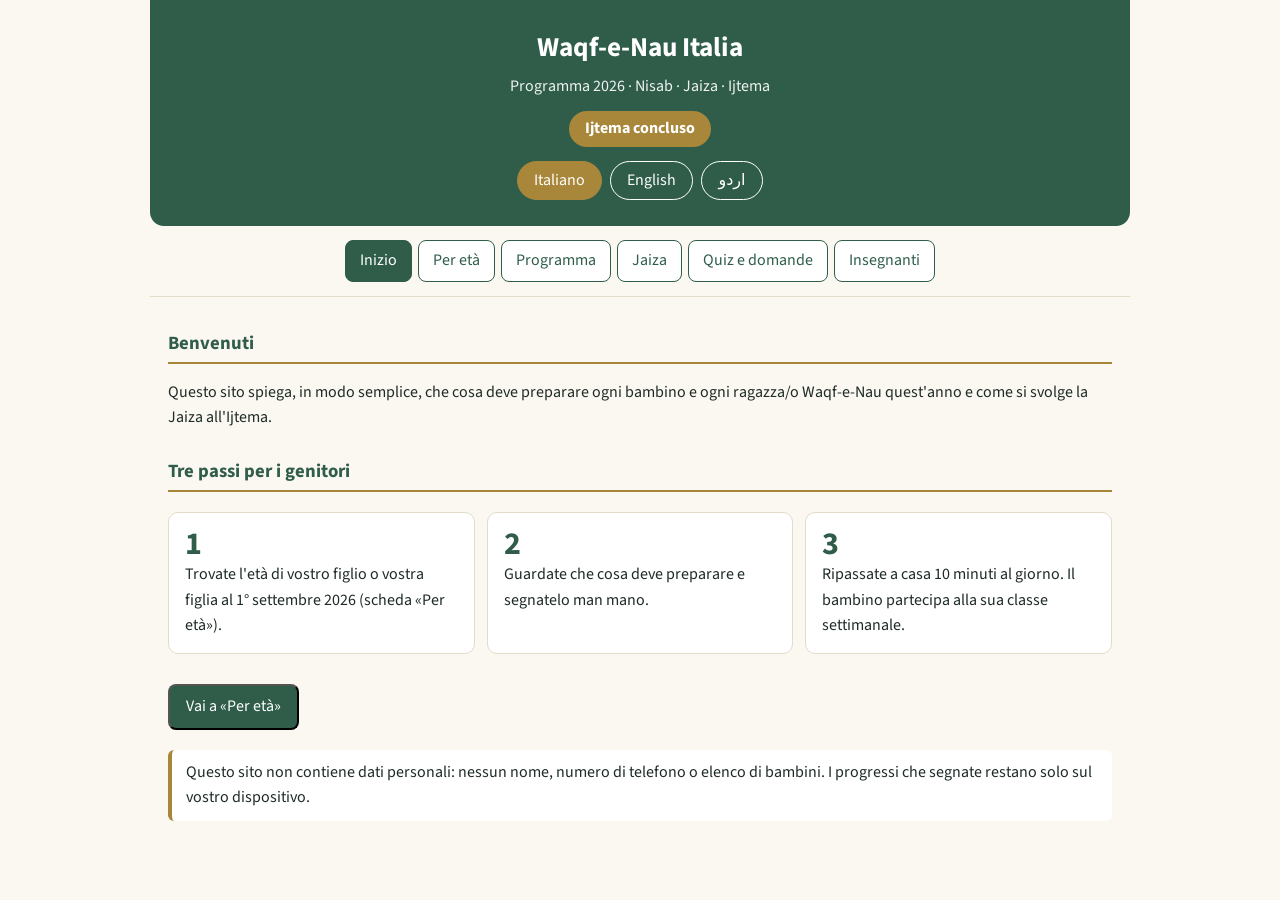
==== index.html @ 8939f35e "Waqf-e-Nau Italia 2026 public site (IT/EN/UR) Co-Authored-By: Claude Sonnet 5.5 <noreply@anthropic.c" ====
<!DOCTYPE html>
<html lang="it"><head><meta charset="utf-8"><meta name="viewport" content="width=device-width,initial-scale=1">
<title>Waqf-e-Nau Italia 2026 – Programma, Nisab, Jaiza</title>
<meta name="description" content="Waqf-e-Nau Italia 2026: programma, Nisab per età, Jaiza, quiz. Italiano, English, اردو.">
<style>body{margin:0;background:#fbf8f1}</style></head><body>
<!-- Waqf-e-Nau Italia 2026 – self-contained block for WordPress (Custom HTML block). All styles are scoped to .wn -->
<style>
@import url('https://fonts.googleapis.com/css2?family=Noto+Nastaliq+Urdu:wght@400;600&family=Source+Sans+3:wght@400;600;700&display=swap');
.wn{--g:#2f5d4a;--gold:#a8873a;--cream:#fbf8f1;--dark:#1e2b26;font-family:'Source Sans 3',system-ui,sans-serif;color:var(--dark);background:var(--cream);line-height:1.6;max-width:980px;margin:0 auto;padding:0 0 30px}
.wn *{box-sizing:border-box}
.wn.ur{font-family:'Noto Nastaliq Urdu',serif;line-height:2.1}
.wn .hd{background:var(--g);color:#fff;padding:26px 18px;text-align:center;border-radius:0 0 14px 14px}
.wn .hd h2{margin:0 0 4px;font-size:1.7rem;color:#fff;border:0}
.wn .hd p{margin:0;opacity:.92}
.wn .cd{display:inline-block;margin-top:12px;background:var(--gold);padding:5px 16px;border-radius:20px;font-weight:700}
.wn .lg{display:flex;justify-content:center;gap:8px;margin-top:14px}
.wn button{font:inherit;cursor:pointer}
.wn .lg button{border:1px solid #fff;background:transparent;color:#fff;padding:6px 16px;border-radius:20px}
.wn .lg button.on{background:var(--gold);border-color:var(--gold)}
.wn .tabs{display:flex;flex-wrap:wrap;gap:6px;justify-content:center;padding:14px 8px;position:sticky;top:0;background:var(--cream);z-index:5;border-bottom:1px solid #e3dcc9}
.wn .tabs button{border:1px solid var(--g);background:#fff;color:var(--g);padding:7px 14px;border-radius:8px}
.wn .tabs button.on{background:var(--g);color:#fff}
.wn .pane{display:none;padding:6px 18px}.wn .pane.on{display:block}
.wn h3{color:var(--g);border-bottom:2px solid var(--gold);padding-bottom:3px;margin:26px 0 10px}
.wn .card{background:#fff;border:1px solid #e3dcc9;border-radius:10px;padding:14px 16px;margin:10px 0}
.wn .note{background:#fff;border-inline-start:4px solid var(--gold);padding:10px 14px;border-radius:6px;margin:12px 0}
.wn .grid{display:grid;grid-template-columns:repeat(auto-fit,minmax(200px,1fr));gap:12px}
.wn .big{font-size:2rem;font-weight:700;color:var(--g);line-height:1.1}
.wn input[type=date],.wn select{font:inherit;padding:8px 10px;border:1px solid #cdbf98;border-radius:8px;background:#fff}
.wn .row{display:flex;flex-wrap:wrap;gap:10px;align-items:center}
.wn .or{color:#6b6b60}
.wn ul.ck{list-style:none;padding:0;margin:6px 0}
.wn ul.ck li{padding:6px 0;border-bottom:1px dashed #e3dcc9}
.wn ul.ck label{cursor:pointer;display:flex;gap:10px;align-items:flex-start}
.wn ul.ck input{margin-top:6px;transform:scale(1.25)}
.wn .bar{height:12px;background:#e8e0c8;border-radius:8px;overflow:hidden}
.wn .bar i{display:block;height:100%;background:var(--g);width:0;transition:width .3s}
.wn .split{display:flex;height:34px;border-radius:8px;overflow:hidden;color:#fff;font-weight:700;text-align:center}
.wn .split span{display:flex;align-items:center;justify-content:center}
.wn table{border-collapse:collapse;width:100%}
.wn th,.wn td{border:1px solid #e3dcc9;padding:7px 10px;text-align:start;background:#fff}
.wn th{background:#efe6cf}
.wn a{color:var(--g)}
.wn .btn{display:inline-block;background:var(--g);color:#fff!important;text-decoration:none;padding:8px 16px;border-radius:8px;margin:4px 6px 4px 0}
.wn .opt{display:block;width:100%;text-align:start;background:#fff;border:1px solid #cdbf98;border-radius:8px;padding:9px 12px;margin:6px 0;color:var(--dark)}
.wn .opt.ok{background:#dcefe3;border-color:#2f5d4a}.wn .opt.no{background:#f6dcd6;border-color:#b3402a}
.wn details{background:#fff;border:1px solid #e3dcc9;border-radius:8px;padding:8px 14px;margin:8px 0}
.wn summary{cursor:pointer;font-weight:600}
.wn .tag{display:inline-block;background:#efe6cf;border-radius:12px;padding:1px 10px;font-size:.85rem;margin-inline-end:6px}
@media print{.wn .tabs,.wn .lg,.wn .noprint{display:none!important}.wn .pane{display:block!important}}
</style>
<div class="wn" id="wn" lang="it">
<div class="hd">
<h2 data-i="title"></h2><p data-i="sub"></p>
<div class="cd" id="wn-cd"></div>
<div class="lg"><button data-l="it">Italiano</button><button data-l="en">English</button><button data-l="ur">اردو</button></div>
</div>
<div class="tabs" id="wn-tabs"></div>

<section class="pane" id="p-home"></section>
<section class="pane" id="p-child"></section>
<section class="pane" id="p-prog"></section>
<section class="pane" id="p-jaiza"></section>
<section class="pane" id="p-quiz"></section>
<section class="pane" id="p-teach"></section>
</div>
<script>
(function(){
var root=document.getElementById('wn');
var REF=new Date(2026,8,1); /* 1 Sept 2026: age reference date */
var IJTEMA=new Date(2026,10,22); /* Ijtema: Sunday 22 Nov 2026 - change here if needed */
var LINKS={p1:'https://files.alislam.cloud/pdf/Syllabus-WN-Part-1.pdf',p2:'https://new.alislam.org/library/books/syllabus-waqf-e-nau-part-2-years-7-15',p3:'https://files.alislam.cloud/pdf/Syllabus-WN-Part-3.pdf'};
function t(en,it,ur){return {en:en,it:it,ur:ur}}
var S={ /* surah names */
baq:t('Al-Baqarah','Al-Baqarah','البقرہ'),ak:t('Ayatul Kursi','Ayatul Kursi','آیت الکرسی'),fil:t('Al-Fil','Al-Fil','الفیل'),
ali:t("Ali 'Imran",'Ali Imran','آل عمران'),ana:t("Al-An'am",'Al-An\'am','الانعام'),lah:t('Al-Lahab','Al-Lahab','اللہب'),qur:t('Quraish','Quraysh','قریش'),
nas:t('An-Nasr','An-Nasr','النصر'),kaf:t('Al-Kafirun','Al-Kafirun','الکافرون'),mao:t("Al-Ma'un",'Al-Ma\'un','الماعون'),rad:t("Ar-Ra'd",'Ar-Ra\'d','الرعد'),
nah:t('An-Nahl','An-Nahl','النحل'),isr:t("Bani Isra'il",'Bani Isra\'il','بنی اسرائیل'),saj:t('Ha-Mim As-Sajdah','Ha-Mim As-Sajdah','حم السجدہ'),
qar:t("Al-Qari'ah",'Al-Qari\'ah','القارعۃ'),tak:t('At-Takathur','At-Takathur','التکاثر'),qad:t('Al-Qadr','Al-Qadr','القدر'),zil:t('Az-Zilzal','Az-Zilzal','الزلزال'),
tin:t('At-Tin','At-Tin','التین'),ins:t('Al-Inshirah','Al-Inshirah','الانشراح'),duh:t('Ad-Duha','Ad-Duha','الضحیٰ'),kah:t('Al-Kahf','Al-Kahf','الکہف'),
ahz:t('Al-Ahzab','Al-Ahzab','الاحزاب'),has:t('Al-Hashr','Al-Hashr','الحشر'),gha:t('Al-Ghashiyah','Al-Ghashiyah','الغاشیہ'),ala:t("Al-A'la",'Al-A\'la','الاعلیٰ'),
bur:t('Al-Buruj','Al-Buruj','البروج'),tar:t('At-Tariq','At-Tariq','الطارق'),dah:t('Ad-Dahr','Ad-Dahr','الدہر'),saf:t('As-Saff','As-Saff','الصف'),
jum:t("Al-Jumu'ah",'Al-Jumu\'ah','الجمعہ'),rah:t('Ar-Rahman','Ar-Rahman','الرحمٰن')};
function H(k,v){return {s:S[k],v:v}}
var HIFZ={
8:[H('baq','1–5'),H('ak',''),H('baq','6–10')],
9:[H('baq','11–17'),H('fil','')],
10:[H('baq','1–17'),H('ak','')],
12:[H('ali','26–28, 191–195'),H('ana','96–109')],
13:[H('lah',''),H('qur',''),H('nas',''),H('kaf',''),H('mao',''),H('rad','9–14'),H('nah','67–71'),H('isr','79–85'),H('saj','31–36')],
14:[H('qar',''),H('tak',''),H('qad',''),H('zil',''),H('tin',''),H('ins',''),H('duh',''),H('kah','1–11, 103–111'),H('ahz','70–74'),H('has','19–25')],
15:[H('gha',''),H('ala','')],16:[H('bur','')],17:[H('tar','')],18:[H('dah','')],19:[H('saf','')],20:[H('jum',''),H('rah','')]};
var NAMAZ={
7:[t('Adhan; Wudu and its prayer; the method of Salat','Adhan; Wudu e la sua preghiera; il modo di eseguire la Salat','اذان؛ وضو اور اس کی دعا؛ نماز کا طریقہ')],
8:[t('Complete Salat with translation','Salat completa con traduzione','مکمل نماز مع ترجمہ')],
9:[t('Dua-e-Qunoot; funeral prayer; Tayammum; prayer for travelling','Dua-e-Qunoot; preghiera funebre; Tayammum; preghiera per il viaggio','دعائے قنوت؛ نمازِ جنازہ؛ تیمم؛ سفر کی دعا')],
10:[t('The 9 prayers (duas) of the Nisab; full Salat revision','Le 9 preghiere (dua) del Nisab; ripasso della Salat completa','نصاب کی 9 دعائیں؛ مکمل نماز کی دہرائی')],
11:[t('Prayers on entering and leaving home; prayer after the Adhan','Preghiere per entrare e uscire di casa; preghiera dopo l\'Adhan','گھر میں داخل ہونے اور نکلنے کی دعا؛ اذان کے بعد کی دعا')]};
var NAMAZ12=[t('Complete Salat with translation, word by word, from Takbir to Salam','Salat completa con traduzione, parola per parola, dal Takbir al Salam','مکمل نماز مع ترجمہ، لفظ بہ لفظ، تکبیر سے سلام تک'),t('Adhan; Dua-e-Qunoot and funeral prayer (revision)','Adhan; Dua-e-Qunoot e preghiera funebre (ripasso)','اذان؛ دعائے قنوت اور نمازِ جنازہ (دہرائی)')];
var NAMAZX={12:t('Prayer for a journey; prayer when visiting the sick','Preghiera per il viaggio; preghiera per visitare un malato','سفر کی دعا؛ عیادتِ مریض کی دعا'),15:t("The Qur'anic prayers listed in the Nisab",'Le preghiere coraniche indicate nel Nisab','نصاب میں درج قرآنی دعائیں')};
var HAD={
7:t('2 hadith · 4 Names of Allah','2 hadith · 4 Nomi di Allah','2 احادیث · اللہ کے 4 نام'),
8:t('2 hadith · 6 Names of Allah','2 hadith · 6 Nomi di Allah','2 احادیث · اللہ کے 6 نام'),
9:t('2 hadith · 5 Names of Allah','2 hadith · 5 Nomi di Allah','2 احادیث · اللہ کے 5 نام'),
10:t('10 hadith · 15 Names of Allah (including those of ages 7, 8, 9)','10 hadith · 15 Nomi di Allah (compresi quelli dei 7, 8, 9 anni)','10 احادیث · اللہ کے 15 نام (7، 8، 9 سال کے نام سمیت)'),
11:t('10 hadith · Names of Allah for age 11','10 hadith · Nomi di Allah per i 11 anni','10 احادیث · 11 سال کے اللہ کے نام'),
12:t('10 hadith · Names of Allah for age 12','10 hadith · Nomi di Allah per i 12 anni','10 احادیث · 12 سال کے اللہ کے نام'),
13:t('7 hadith · Names of Allah for age 13','7 hadith · Nomi di Allah per i 13 anni','7 احادیث · 13 سال کے اللہ کے نام'),
14:t('Hadith of the Nisab + Forty Gems 1–20 · Names of Allah for age 14','Hadith del Nisab + Forty Gems 1–20 · Nomi di Allah per i 14 anni','نصاب کی احادیث + چالیس جواہر پارے 1–20 · 14 سال کے اللہ کے نام'),
15:t('Hadith on the Nisab page for age 15','Hadith della pagina del Nisab per i 15 anni','نصاب میں 15 سال کے صفحے کی احادیث'),
17:t('The «Kaifa antum» hadith','Il hadith «Kaifa antum»','حدیث «کیف انتم»'),
18:t('Revision of all hadith above','Ripasso di tutti i hadith precedenti','اوپر کی تمام احادیث کی دہرائی'),19:null,20:null};
HAD[19]=HAD[18];HAD[20]=HAD[18];
var QAS={
13:t('Couplets 1–20','Distici 1–20','اشعار 1–20'),14:t('Revise couplets 1–20','Ripasso dei distici 1–20','اشعار 1–20 کی دہرائی'),
15:t('Couplets 21–30','Distici 21–30','اشعار 21–30'),16:t('Couplets 31–40 · first 9 couplets of «Salam ba-Huzoor»','Distici 31–40 · primi 9 distici di «Salam ba-Huzoor»','اشعار 31–40 · «سلام بحضور» کے پہلے 9 اشعار'),
17:t('Couplets 41–50','Distici 41–50','اشعار 41–50'),18:t('Couplets 51–60','Distici 51–60','اشعار 51–60'),19:t('Couplets 51–60','Distici 51–60','اشعار 51–60'),20:t('Couplets 61–70','Distici 61–70','اشعار 61–70')};
var PRES=t('Presentation on the book «Messaggio di Pace» (Payghām-e Ṣulḥ): prepared at home, worth 10 of the 70 points','Presentazione sul libro «Messaggio di Pace» (Payghām-e Ṣulḥ): preparata a casa, vale 10 dei 70 punti','کتاب «پیغامِ صلح» پر پریزنٹیشن: گھر پر تیار کریں، 70 میں سے 10 نمبر');
var I={
it:{title:'Waqf-e-Nau Italia',sub:'Programma 2026 · Nisab · Jaiza · Ijtema',tabs:['Inizio','Per età','Programma','Jaiza','Quiz e domande','Insegnanti'],
 cd0:'Ijtema: ',cdd:' giorni',cdt:'Oggi è l\'Ijtema!',cdp:'Ijtema concluso',
 h1:'Benvenuti',h2:'Questo sito spiega, in modo semplice, che cosa deve preparare ogni bambino e ogni ragazza/o Waqf-e-Nau quest\'anno e come si svolge la Jaiza all\'Ijtema.',
 h3:'Tre passi per i genitori',s1:'Trovate l\'età di vostro figlio o vostra figlia al 1° settembre 2026 (scheda «Per età»).',s2:'Guardate che cosa deve preparare e segnatelo man mano.',s3:'Ripassate a casa 10 minuti al giorno. Il bambino partecipa alla sua classe settimanale.',
 hb:'Vai a «Per età»',
 priv:'Questo sito non contiene dati personali: nessun nome, numero di telefono o elenco di bambini. I progressi che segnate restano solo sul vostro dispositivo.',
 age:'Che cosa deve preparare?',ageq:'Data di nascita',ageor:'oppure scegliete l\'età',ageref:'Conta l\'età compiuta al 1° settembre 2026, anche se il compleanno cade prima dell\'Ijtema.',
 ageis:'Età di riferimento: ',years:' anni',none:'Nessun modulo quest\'anno (nato dopo il 1° settembre 2023).',over:'Oltre i 21 anni: seguire il Nisab Parte 3.',
 cHifz:'Corano (Hifz)',cNamaz:'Namaz e preghiere',cHad:'Hadith e Nomi di Allah',cQas:'Qaseeda',cOther:'Altro',
 verses:'versetti ',noData:'Per questa età il programma dettagliato è nel Nisab ufficiale (indicato sotto). Chiedete all\'insegnante.',
 prog:'Preparazione',of:' completato',print:'Stampa questa pagina',reset:'Azzera segni',
 form:'Modulo della Jaiza',formtxt:'A · Nisab di quest\'anno (70 punti) · B · Ripasso (25 punti) · C · Pratica e condotta (5 punti). Il modulo dell\'età viene consegnato dall\'insegnante.',
 nis:'Testi del Nisab ufficiale (gratuiti)',p1:'Parte 1 (1–7 anni)',p2:'Parte 2 (7–15 anni)',p3:'Parte 3 (15–21 anni e oltre)',
 pg:'Programma delle classi 2026',pg1:'Periodo',pg1t:'Dal 7 settembre al 20 novembre 2026: 11 settimane.',pg2:'Settimane 1–9',pg2t:'Contenuti nuovi del Nisab della propria età.',pg3:'Settimana 10',pg3t:'Ripasso, compresi gli anni precedenti.',pg4:'Settimana 11',pg4t:'Prova generale della Jaiza.',
 fmt:'Come funzionano le classi',fmt1:'Una classe a settimana da 30 minuti per ogni ragazzo/a, in un piccolo gruppo (circa 5–6) guidato da un insegnante.',fmt2:'Ogni insegnante concorda l\'orario con il proprio gruppo e lo mantiene.',fmt3:'Ogni settimana si invia un messaggio vocale WhatsApp con il compito, entro domenica sera.',fmt4:'Se si perde una lezione, i genitori aiutano a recuperare quella parte a casa.',
 ij:'Giornata dell\'Ijtema',ij0:'Il programma dettagliato sarà comunicato dagli organizzatori. Struttura prevista:',ij1:'Apertura con breve Tilawat',ij2:'Jaiza a gruppi, con quattro insegnanti esaminatori',ij3:'Incontri e laboratori: tabligh, significato del Waqf e Waqf-e-Arzi, tempo, disciplina e social media, amore per il Khilafat e la Jama\'at, rapporto vivo con Allah',ij4:'Pranzo, namaz e merenda',ij5:'Presentazioni, discorso conclusivo e dua',
 jz:'La Jaiza',jz0:'La Jaiza è la verifica dell\'Ijtema. Vale per ragazzi e ragazze, con un modulo per ogni età.',jzA:'A · Nisab di quest\'anno',jzB:'B · Ripasso (domande a sorpresa)',jzC:'C · Pratica e condotta',
 jzC0:'preghiere quotidiane, recita del Corano, comportamento',jzB0:'poche domande sul programma degli anni precedenti',jzA0:'tutto il programma ufficiale della propria età',
 gr:'Giudizio finale',g1:'Mumtaz',g2:'Molto buono',g3:'Buono',g4:'Da esercitare ancora',
 tab:'Tabella: data di nascita → modulo',bd:'Data di nascita',fm:'Modulo',nomod:'nessun modulo',
 quiz:'Quiz per i genitori',quiz0:'Sei domande rapide per controllare di aver capito come funziona.',next:'Avanti',again:'Ricomincia',score:'Punteggio: ',faq:'Domande frequenti',
 tc:'Per gli insegnanti',tc0:'Ogni lezione segue la stessa routine. Non aggiungere né cambiare contenuti: insegna solo ciò che è indicato per l\'età.',
 r0:'Routine di 30 minuti',r1:'2 min · presenze, tutti con microfono spento e telecamera accesa',r2:'10 min · esercizio di gruppo: l\'insegnante recita con il testo a schermo, i ragazzi ripetono; poi 2–3 ragazzi insieme',r3:'15 min · ascolto di 4–5 ragazzi uno alla volta (circa 2 minuti ciascuno), con voto; ogni settimana ragazzi diversi',r4:'3 min · compito per ogni età, poi scritto nel gruppo WhatsApp',
 mk:'Scala di valutazione',m4:'4 · Fluente: nessun errore, nessun aiuto',m3:'3 · Piccoli errori: 1–2 sbavature, si corregge da solo',m2:'2 · Con aiuto: ha bisogno di essere sollecitato',m1:'1 · Parziale: conosce solo una parte',m0:'0 · Non pronto: non l\'ha ancora imparato',
 rl:'Regole',rl1:'Mai confrontare i ragazzi davanti al gruppo: lodare l\'impegno.',rl2:'Dopo ogni lezione: due righe nel gruppo, con chi era assente e chi è indietro e su cosa.',rl3:'Se non si può tenere la lezione, avvisare gli organizzatori almeno un giorno prima.'},
en:{title:'Waqf-e-Nau Italy',sub:'2026 programme · Nisab · Jaiza · Ijtema',tabs:['Start','By age','Programme','Jaiza','Quiz & questions','Teachers'],
 cd0:'Ijtema: ',cdd:' days to go',cdt:'The Ijtema is today!',cdp:'Ijtema finished',
 h1:'Welcome',h2:'This site explains in a simple way what every Waqf-e-Nau boy and girl has to prepare this year, and how the Jaiza works at the Ijtema.',
 h3:'Three steps for parents',s1:'Find your child\'s age on 1 September 2026 (tab «By age»).',s2:'See what they must prepare and tick it off as you go.',s3:'Revise at home 10 minutes a day. Your child attends their weekly class.',
 hb:'Go to «By age»',
 priv:'This site holds no personal data: no names, phone numbers or lists of children. The progress you tick stays only on your own device.',
 age:'What must my child prepare?',ageq:'Date of birth',ageor:'or choose the age',ageref:'The age that counts is the age completed on 1 September 2026, even if the birthday falls before the Ijtema.',
 ageis:'Reference age: ',years:' years',none:'No form this year (born after 1 September 2023).',over:'Over 21: follow Nisab Part 3.',
 cHifz:'Quran (Hifz)',cNamaz:'Namaz and prayers',cHad:'Hadith and Names of Allah',cQas:'Qaseeda',cOther:'Other',
 verses:'verses ',noData:'For this age the detailed programme is in the official Nisab (linked below). Ask the class teacher.',
 prog:'Preparation',of:' done',print:'Print this page',reset:'Clear ticks',
 form:'Jaiza form',formtxt:'A · This year\'s Nisab (70 points) · B · Revision (25 points) · C · Practice and conduct (5 points). The form for the age is given out by the teacher.',
 nis:'Official Nisab texts (free)',p1:'Part 1 (ages 1–7)',p2:'Part 2 (ages 7–15)',p3:'Part 3 (ages 15–21 and over)',
 pg:'2026 class programme',pg1:'Term',pg1t:'7 September to 20 November 2026: 11 weeks.',pg2:'Weeks 1–9',pg2t:'New content from the Nisab for the child\'s age.',pg3:'Week 10',pg3t:'Revision, including earlier years.',pg4:'Week 11',pg4t:'Mock Jaiza.',
 fmt:'How the classes work',fmt1:'One 30-minute class a week for every boy and girl, in a small group (about 5–6) led by a teacher.',fmt2:'Each teacher agrees the time with their own group and keeps it.',fmt3:'Each week a WhatsApp voice note with the homework is sent, by Sunday evening.',fmt4:'If a lesson is missed, parents help to catch up on that part at home.',
 ij:'Ijtema day',ij0:'The detailed timetable will be announced by the organisers. Planned structure:',ij1:'Opening with a short Tilawat',ij2:'Jaiza in groups, with four examining teachers',ij3:'Seminars and workshops: tabligh, the meaning of Waqf and Waqf-e-Arzi, time, discipline and social media, love for Khilafat and the Jama\'at, a living connection with Allah',ij4:'Lunch, namaz and snacks',ij5:'Presentations, concluding speech and dua',
 jz:'The Jaiza',jz0:'The Jaiza is the assessment at the Ijtema. It is for boys and girls, with one form per age.',jzA:'A · This year\'s Nisab',jzB:'B · Revision (spot questions)',jzC:'C · Practice and conduct',
 jzC0:'daily prayers, Quran recitation, behaviour',jzB0:'a few questions on earlier years\' content',jzA0:'the whole official programme for the child\'s age',
 gr:'Final grade',g1:'Mumtaz',g2:'Very good',g3:'Good',g4:'Needs more practice',
 tab:'Table: date of birth → form',bd:'Date of birth',fm:'Form',nomod:'no form',
 quiz:'Quiz for parents',quiz0:'Six quick questions to check you have understood how it works.',next:'Next',again:'Start again',score:'Score: ',faq:'Frequently asked questions',
 tc:'For teachers',tc0:'Every class follows the same routine. Do not add or change content: teach only what is listed for the age.',
 r0:'30-minute routine',r1:'2 min · attendance, everyone muted, cameras on',r2:'10 min · group drill: the teacher recites with the text on screen, the boys repeat; then 2–3 boys together',r3:'15 min · hear 4–5 boys one at a time (about 2 minutes each) and mark them; different boys each week',r4:'3 min · homework for each age, then written in the WhatsApp group',
 mk:'Marking scale',m4:'4 · Fluent: no mistakes, no help',m3:'3 · Small mistakes: 1–2 slips, corrects himself',m2:'2 · With help: needs prompting',m1:'1 · Partial: knows only part of it',m0:'0 · Not ready: has not learned it yet',
 rl:'Rules',rl1:'Never compare boys in front of the group: praise effort.',rl2:'After every class: two lines in the group, who was absent and who is behind on what.',rl3:'If you cannot hold a class, tell the organisers at least a day before.'},
ur:{title:'وقفِ نو اٹلی',sub:'پروگرام 2026 · نصاب · جائزہ · اجتماع',tabs:['آغاز','عمر کے مطابق','پروگرام','جائزہ','کوئز اور سوالات','اساتذہ'],
 cd0:'اجتماع: ',cdd:' دن باقی',cdt:'آج اجتماع ہے!',cdp:'اجتماع مکمل ہوا',
 h1:'خوش آمدید',h2:'یہ سائٹ آسان انداز میں بتاتی ہے کہ اس سال ہر واقفِ نو بچے اور بچی کو کیا تیار کرنا ہے اور اجتماع میں جائزہ کیسے ہوگا۔',
 h3:'والدین کے لیے تین قدم',s1:'یکم ستمبر 2026 کو اپنے بچے کی عمر معلوم کریں («عمر کے مطابق» ٹیب)۔',s2:'دیکھیں کیا تیار کرنا ہے اور تیار ہونے پر نشان لگائیں۔',s3:'گھر پر روزانہ 10 منٹ دہرائی کروائیں۔ بچہ اپنی ہفتہ وار کلاس میں شریک ہو۔',
 hb:'«عمر کے مطابق» دیکھیں',
 priv:'اس سائٹ پر کوئی ذاتی معلومات نہیں: نہ نام، نہ فون نمبر، نہ بچوں کی فہرست۔ آپ جو نشان لگائیں وہ صرف آپ کے اپنے آلے میں رہتے ہیں۔',
 age:'میرے بچے کو کیا تیار کرنا ہے؟',ageq:'تاریخِ پیدائش',ageor:'یا عمر منتخب کریں',ageref:'یکم ستمبر 2026 کو مکمل ہونے والی عمر شمار ہوگی، چاہے سالگرہ اجتماع سے پہلے آ جائے۔',
 ageis:'حوالے کی عمر: ',years:' سال',none:'اس سال کوئی فارم نہیں (یکم ستمبر 2023 کے بعد پیدائش)۔',over:'21 سال سے اوپر: نصاب حصہ 3 کے مطابق۔',
 cHifz:'قرآن (حفظ)',cNamaz:'نماز اور دعائیں',cHad:'احادیث اور اللہ کے نام',cQas:'قصیدہ',cOther:'دیگر',
 verses:'آیات ',noData:'اس عمر کا تفصیلی پروگرام سرکاری نصاب میں ہے (نیچے لنک)۔ کلاس کے استاد سے پوچھیں۔',
 prog:'تیاری',of:' مکمل',print:'یہ صفحہ پرنٹ کریں',reset:'نشان مٹائیں',
 form:'جائزے کا فارم',formtxt:'الف · اس سال کا نصاب (70 نمبر) · ب · دہرائی (25 نمبر) · ج · عمل اور اخلاق (5 نمبر)۔ عمر کے مطابق فارم استاد دیتے ہیں۔',
 nis:'سرکاری نصاب کی کتابیں (مفت)',p1:'حصہ 1 (1 تا 7 سال)',p2:'حصہ 2 (7 تا 15 سال)',p3:'حصہ 3 (15 تا 21 سال اور اس سے اوپر)',
 pg:'کلاسوں کا پروگرام 2026',pg1:'مدت',pg1t:'7 ستمبر سے 20 نومبر 2026 تک: 11 ہفتے۔',pg2:'ہفتے 1 تا 9',pg2t:'بچے کی عمر کے نصاب کا نیا مواد۔',pg3:'ہفتہ 10',pg3t:'دہرائی، پچھلے سالوں سمیت۔',pg4:'ہفتہ 11',pg4t:'جائزے کی مشق۔',
 fmt:'کلاسیں کیسے ہوتی ہیں',fmt1:'ہر بچے اور بچی کی ہفتے میں ایک کلاس، 30 منٹ کی، استاد کے ساتھ چھوٹے گروپ (تقریباً 5–6) میں۔',fmt2:'ہر استاد اپنے گروپ کے ساتھ وقت طے کرتا ہے اور اسی پر قائم رہتا ہے۔',fmt3:'ہر ہفتے ہوم ورک کا واٹس ایپ وائس نوٹ اتوار کی شام تک بھیجا جاتا ہے۔',fmt4:'کلاس چھوٹ جائے تو والدین گھر پر وہ حصہ پورا کروانے میں مدد کریں۔',
 ij:'اجتماع کا دن',ij0:'تفصیلی ٹائم ٹیبل منتظمین بتائیں گے۔ متوقع ترتیب:',ij1:'مختصر تلاوت سے آغاز',ij2:'گروپوں میں جائزہ، چار اساتذہ ممتحن',ij3:'سیمینار اور ورکشاپس: تبلیغ، وقف اور وقفِ عارضی کا مفہوم، وقت، نظم و ضبط اور سوشل میڈیا، خلافت اور جماعت سے محبت، اللہ سے زندہ تعلق',ij4:'کھانا، نماز اور ناشتہ',ij5:'پریزنٹیشنز، اختتامی خطاب اور دعا',
 jz:'جائزہ',jz0:'جائزہ اجتماع کا امتحان ہے۔ لڑکوں اور لڑکیوں دونوں کے لیے، ہر عمر کا الگ فارم۔',jzA:'الف · اس سال کا نصاب',jzB:'ب · دہرائی (اچانک سوالات)',jzC:'ج · عمل اور اخلاق',
 jzC0:'روزانہ نمازیں، تلاوتِ قرآن، رویہ',jzB0:'پچھلے سالوں کے مواد سے چند سوال',jzA0:'بچے کی عمر کا پورا سرکاری نصاب',
 gr:'آخری درجہ',g1:'ممتاز',g2:'بہت اچھا',g3:'اچھا',g4:'مزید مشق کی ضرورت',
 tab:'جدول: تاریخِ پیدائش ← فارم',bd:'تاریخِ پیدائش',fm:'فارم',nomod:'کوئی فارم نہیں',
 quiz:'والدین کے لیے کوئز',quiz0:'چھ مختصر سوال، تاکہ معلوم ہو کہ آپ نے طریقِ کار سمجھ لیا ہے۔',next:'اگلا',again:'دوبارہ شروع کریں',score:'نتیجہ: ',faq:'اکثر پوچھے جانے والے سوالات',
 tc:'اساتذہ کے لیے',tc0:'ہر کلاس ایک ہی طریقے پر چلتی ہے۔ مواد میں اضافہ یا تبدیلی نہ کریں: صرف وہی پڑھائیں جو اس عمر کے لیے درج ہے۔',
 r0:'30 منٹ کا طریقہ',r1:'2 منٹ · حاضری، سب کا مائیک بند، کیمرہ آن',r2:'10 منٹ · گروپ مشق: استاد سکرین پر متن کے ساتھ پڑھے، بچے دہرائیں؛ پھر 2–3 بچے مل کر',r3:'15 منٹ · 4–5 بچوں کو باری باری سنیں (ہر ایک تقریباً 2 منٹ) اور نمبر دیں؛ ہر ہفتے مختلف بچے',r4:'3 منٹ · ہر عمر کا ہوم ورک، پھر واٹس ایپ گروپ میں لکھیں',
 mk:'نمبر دینے کا پیمانہ',m4:'4 · رواں: کوئی غلطی نہیں، مدد نہیں',m3:'3 · معمولی غلطیاں: 1–2 لغزشیں، خود درست کر لیتا ہے',m2:'2 · مدد کے ساتھ: یاد دلانا پڑتا ہے',m1:'1 · جزوی: صرف کچھ حصہ آتا ہے',m0:'0 · تیار نہیں: ابھی یاد نہیں کیا',
 rl:'اصول',rl1:'گروپ کے سامنے بچوں کا موازنہ کبھی نہ کریں: محنت کی تعریف کریں۔',rl2:'ہر کلاس کے بعد گروپ میں دو سطریں: کون غیر حاضر تھا اور کون کس چیز میں پیچھے ہے۔',rl3:'کلاس نہ ہو سکے تو منتظمین کو کم از کم ایک دن پہلے بتائیں۔'}};
var ROWS=[[3,'02/09/2022 – 01/09/2023'],[4,'02/09/2021 – 01/09/2022'],[5,'02/09/2020 – 01/09/2021'],[6,'02/09/2019 – 01/09/2020'],[7,'02/09/2018 – 01/09/2019'],[8,'02/09/2017 – 01/09/2018'],[9,'02/09/2016 – 01/09/2017'],[10,'02/09/2015 – 01/09/2016'],[11,'02/09/2014 – 01/09/2015'],[12,'02/09/2013 – 01/09/2014'],[13,'02/09/2012 – 01/09/2013'],[14,'02/09/2011 – 01/09/2012'],[15,'02/09/2010 – 01/09/2011'],[16,'02/09/2009 – 01/09/2010'],[17,'02/09/2008 – 01/09/2009'],[18,'02/09/2007 – 01/09/2008'],[19,'02/09/2006 – 01/09/2007'],[20,'02/09/2005 – 01/09/2006'],[21,'02/09/2004 – 01/09/2005']];
var Q={
it:[['Quale età conta per scegliere il modulo?',['L\'età al giorno dell\'Ijtema','L\'età compiuta al 1° settembre 2026','L\'età al 1° gennaio'],1],['Un bambino nato il 15 ottobre 2016 quale modulo guarda?',['9 anni','10 anni','11 anni'],0],['Quanti punti vale la parte A (Nisab di quest\'anno)?',['50','70','25'],1],['Qual è il giudizio per 78 punti?',['Mumtaz','Molto buono','Buono'],1],['Da che età c\'è la presentazione sul libro «Messaggio di Pace»?',['Da 9 anni','Da 11 anni','Da 13 anni'],2],['Entro quando si invia il messaggio vocale con il compito?',['Domenica sera','Venerdì mattina','Mercoledì sera'],0]],
en:[['Which age counts when choosing the form?',['The age on Ijtema day','The age completed on 1 September 2026','The age on 1 January'],1],['A child born on 15 October 2016: which form?',['9 years','10 years','11 years'],0],['How many points is part A (this year\'s Nisab) worth?',['50','70','25'],1],['What is the grade for 78 points?',['Mumtaz','Very good','Good'],1],['From what age is there a presentation on «Messaggio di Pace»?',['From 9','From 11','From 13'],2],['By when is the homework voice note sent?',['Sunday evening','Friday morning','Wednesday evening'],0]],
ur:[['فارم منتخب کرتے وقت کون سی عمر شمار ہوتی ہے؟',['اجتماع کے دن کی عمر','یکم ستمبر 2026 کو مکمل عمر','یکم جنوری کی عمر'],1],['15 اکتوبر 2016 کو پیدا ہونے والا بچہ کون سا فارم دیکھے؟',['9 سال','10 سال','11 سال'],0],['حصہ الف (اس سال کا نصاب) کے کتنے نمبر ہیں؟',['50','70','25'],1],['78 نمبر پر کون سا درجہ ہے؟',['ممتاز','بہت اچھا','اچھا'],1],['«پیغامِ صلح» پر پریزنٹیشن کس عمر سے ہے؟',['9 سال سے','11 سال سے','13 سال سے'],2],['ہوم ورک کا وائس نوٹ کب تک بھیجنا ہے؟',['اتوار کی شام تک','جمعہ کی صبح تک','بدھ کی شام تک'],0]]};
var FAQ={
it:[['I moduli contengono dati personali?','No. I moduli della Jaiza per età sono in bianco, senza nomi.'],['E se mio figlio compie gli anni tra settembre e l\'Ijtema?','Resta valida l\'età compiuta al 1° settembre 2026.'],['Dove trovo i testi del Nisab?','Nella scheda «Per età», sezione «Testi del Nisab ufficiale»: sono gratuiti.'],['Se perde una lezione?','I genitori aiutano a recuperare quella parte a casa; il compito si invia comunque con un messaggio vocale.'],['Le ragazze fanno la Jaiza?','Sì, i moduli sono per ragazzi e ragazze.'],['Chi contatto per dubbi?','L\'insegnante della classe di vostro figlio o vostra figlia.']],
en:[['Do the forms contain personal data?','No. The Jaiza forms per age are blank, with no names.'],['What if my child has a birthday between September and the Ijtema?','The age completed on 1 September 2026 still applies.'],['Where do I find the Nisab texts?','In the «By age» tab, section «Official Nisab texts»: they are free.'],['What if they miss a lesson?','Parents help to catch up on that part at home; the homework is still sent as a voice note.'],['Do girls take the Jaiza?','Yes, the forms are for boys and girls.'],['Whom do I contact with doubts?','The class teacher of your son or daughter.']],
ur:[['کیا فارموں میں ذاتی معلومات ہوتی ہیں؟','نہیں۔ عمر کے مطابق جائزے کے فارم خالی ہیں، ان میں کوئی نام نہیں۔'],['اگر ستمبر اور اجتماع کے درمیان سالگرہ آ جائے؟','یکم ستمبر 2026 کو مکمل ہونے والی عمر ہی شمار ہوگی۔'],['نصاب کی کتابیں کہاں سے ملیں گی؟','«عمر کے مطابق» ٹیب میں «سرکاری نصاب کی کتابیں» کے تحت: یہ مفت ہیں۔'],['اگر کلاس چھوٹ جائے؟','والدین گھر پر وہ حصہ پورا کروانے میں مدد کریں؛ ہوم ورک پھر بھی وائس نوٹ سے بھیجا جائے۔'],['کیا لڑکیوں کا بھی جائزہ ہوتا ہے؟','جی ہاں، فارم لڑکوں اور لڑکیوں دونوں کے لیے ہیں۔'],['کسی شک کی صورت میں کس سے رابطہ کریں؟','اپنے بیٹے یا بیٹی کی کلاس کے استاد سے۔']]};
var L='it',TAB='home',AGE=null,qi=0,qs=0;
function $(i){return document.getElementById(i)}
function tr(o){return o[L]}
function ageFrom(d){var a=REF.getFullYear()-d.getFullYear();var bd=new Date(REF.getFullYear(),d.getMonth(),d.getDate());if(bd>REF)a--;return a}
function store(k,v){try{if(v===undefined)return JSON.parse(localStorage.getItem('wn_'+k)||'null');localStorage.setItem('wn_'+k,JSON.stringify(v))}catch(e){return null}}
function itemsFor(a){var c=[];
 if(HIFZ[a])c.push({k:'cHifz',l:HIFZ[a].map(function(h){return tr(h.s)+(h.v?' ('+I[L].verses+h.v+')':'')})});
 var nm=[];if(NAMAZ[a])NAMAZ[a].forEach(function(x){nm.push(tr(x))});
 if(a>=12){NAMAZ12.forEach(function(x){nm.push(tr(x))});if(NAMAZX[a])nm.push(tr(NAMAZX[a]))}
 if(nm.length)c.push({k:'cNamaz',l:nm});
 if(HAD[a])c.push({k:'cHad',l:[tr(HAD[a])]});
 if(QAS[a])c.push({k:'cQas',l:[tr(QAS[a])]});
 if(a>=13)c.push({k:'cOther',l:[tr(PRES)]});
 return c}
function renderChild(){var T=I[L],h='<h3>'+T.age+'</h3><div class="card"><div class="row"><label>'+T.ageq+' <input type="date" id="wn-bd" min="1990-01-01" max="2026-12-31"></label><span class="or">'+T.ageor+'</span><select id="wn-sel"><option value="">–</option>';
 for(var a=3;a<=22;a++)h+='<option value="'+a+'"'+(AGE===a?' selected':'')+'>'+(a===22?'21+':a)+'</option>';
 h+='</select></div><p class="or">'+T.ageref+'</p></div><div id="wn-res"></div>';
 h+='<h3>'+T.nis+'</h3><p><a class="btn" href="'+LINKS.p1+'" target="_blank" rel="noopener">'+T.p1+'</a><a class="btn" href="'+LINKS.p2+'" target="_blank" rel="noopener">'+T.p2+'</a><a class="btn" href="'+LINKS.p3+'" target="_blank" rel="noopener">'+T.p3+'</a></p>';
 h+='<h3>'+T.tab+'</h3><table><tr><th>'+T.bd+'</th><th>'+T.fm+'</th></tr>'+ROWS.map(function(r){return '<tr><td>'+r[1]+'</td><td>'+r[0]+T.years+'</td></tr>'}).join('')+'</table>';
 $('p-child').innerHTML=h;
 $('wn-bd').onchange=function(){if(!this.value)return;var d=new Date(this.value);var a=ageFrom(d);setAge(a<3?0:a>21?22:a)};
 $('wn-sel').onchange=function(){setAge(this.value?+this.value:null)};
 showRes()}
function setAge(a){AGE=a;store('age',a);$('wn-sel').value=a===null?'':a;showRes()}
function showRes(){var T=I[L],el=$('wn-res');if(AGE===null){el.innerHTML='';return}
 if(AGE===0){el.innerHTML='<div class="note">'+T.none+'</div>';return}
 if(AGE===22){el.innerHTML='<div class="note">'+T.over+'</div>';return}
 var h='<div class="card"><div class="big">'+T.ageis+AGE+T.years+'</div><p>'+T.formtxt+'</p></div>';
 var cats=itemsFor(AGE),st=store('ck_'+AGE)||{},tot=0,done=0;
 if(!cats.length)h+='<div class="note">'+T.noData+'</div>';
 else{cats.forEach(function(c,ci){h+='<h3>'+T[c.k]+'</h3><ul class="ck">';c.l.forEach(function(x,i){var id=ci+'_'+i;tot++;var on=st[id];if(on)done++;h+='<li><label><input type="checkbox" data-id="'+id+'"'+(on?' checked':'')+'><span>'+x+'</span></label></li>'});h+='</ul>'});
 h+='<div class="card"><b>'+T.prog+'</b>: <span id="wn-pc">'+Math.round(done/tot*100)+'%</span><div class="bar"><i id="wn-bar" style="width:'+Math.round(done/tot*100)+'%"></i></div><p class="noprint"><button class="btn" onclick="window.print()">'+T.print+'</button> <button class="btn" id="wn-reset" style="background:#8a7a4a">'+T.reset+'</button></p></div>'}
 el.innerHTML=h;
 el.querySelectorAll('input[type=checkbox]').forEach(function(cb){cb.onchange=function(){var s=store('ck_'+AGE)||{};s[cb.dataset.id]=cb.checked;store('ck_'+AGE,s);var n=el.querySelectorAll('input:checked').length;var p=Math.round(n/tot*100);$('wn-pc').textContent=p+'%';$('wn-bar').style.width=p+'%'}});
 var rs=$('wn-reset');if(rs)rs.onclick=function(){store('ck_'+AGE,{});showRes()}}
function renderHome(){var T=I[L];$('p-home').innerHTML='<h3>'+T.h1+'</h3><p>'+T.h2+'</p><h3>'+T.h3+'</h3><div class="grid"><div class="card"><div class="big">1</div>'+T.s1+'</div><div class="card"><div class="big">2</div>'+T.s2+'</div><div class="card"><div class="big">3</div>'+T.s3+'</div></div><p><button class="btn" id="wn-go">'+T.hb+'</button></p><div class="note">'+T.priv+'</div>';$('wn-go').onclick=function(){tab('child')}}
function renderProg(){var T=I[L];$('p-prog').innerHTML='<h3>'+T.pg+'</h3><div class="grid"><div class="card"><b>'+T.pg1+'</b><br>'+T.pg1t+'</div><div class="card"><b>'+T.pg2+'</b><br>'+T.pg2t+'</div><div class="card"><b>'+T.pg3+'</b><br>'+T.pg3t+'</div><div class="card"><b>'+T.pg4+'</b><br>'+T.pg4t+'</div></div><h3>'+T.fmt+'</h3><div class="card"><ul><li>'+T.fmt1+'</li><li>'+T.fmt2+'</li><li>'+T.fmt3+'</li><li>'+T.fmt4+'</li></ul></div><h3>'+T.ij+'</h3><div class="card"><p>'+T.ij0+'</p><ol><li>'+T.ij1+'</li><li>'+T.ij2+'</li><li>'+T.ij3+'</li><li>'+T.ij4+'</li><li>'+T.ij5+'</li></ol></div>'}
function renderJaiza(){var T=I[L];$('p-jaiza').innerHTML='<h3>'+T.jz+'</h3><p>'+T.jz0+'</p><div class="split"><span style="width:70%;background:#2f5d4a">70</span><span style="width:25%;background:#a8873a">25</span><span style="width:5%;background:#6b4f1d">5</span></div><div class="grid" style="margin-top:12px"><div class="card"><b>'+T.jzA+'</b> · 70<br>'+T.jzA0+'</div><div class="card"><b>'+T.jzB+'</b> · 25<br>'+T.jzB0+'</div><div class="card"><b>'+T.jzC+'</b> · 5<br>'+T.jzC0+'</div></div><h3>'+T.gr+'</h3><table><tr><td>'+T.g1+'</td><td>85–100</td></tr><tr><td>'+T.g2+'</td><td>70–84</td></tr><tr><td>'+T.g3+'</td><td>50–69</td></tr><tr><td>'+T.g4+'</td><td>&lt; 50</td></tr></table><div class="note">'+I[L].formtxt.replace(/^.*$/,I[L].formtxt)+'</div>'}
function renderQuiz(){var T=I[L],qq=Q[L],h='<h3>'+T.quiz+'</h3><p>'+T.quiz0+'</p><div id="wn-q"></div><h3>'+T.faq+'</h3>';
 FAQ[L].forEach(function(f){h+='<details><summary>'+f[0]+'</summary><p>'+f[1]+'</p></details>'});$('p-quiz').innerHTML=h;qi=0;qs=0;drawQ()}
function drawQ(){var T=I[L],qq=Q[L],el=$('wn-q');if(qi>=qq.length){el.innerHTML='<div class="card"><div class="big">'+T.score+qs+' / '+qq.length+'</div><p><button class="btn" id="wn-qa">'+T.again+'</button></p></div>';$('wn-qa').onclick=function(){qi=0;qs=0;drawQ()};return}
 var q=qq[qi];el.innerHTML='<div class="card"><p><b>'+(qi+1)+'/'+qq.length+'</b> · '+q[0]+'</p>'+q[1].map(function(o,i){return '<button class="opt" data-i="'+i+'">'+o+'</button>'}).join('')+'<p id="wn-nx"></p></div>';
 el.querySelectorAll('.opt').forEach(function(b){b.onclick=function(){if(el.dataset.done==qi)return;el.dataset.done=qi;var ok=+b.dataset.i===q[2];if(ok)qs++;b.classList.add(ok?'ok':'no');if(!ok)el.querySelector('[data-i="'+q[2]+'"]').classList.add('ok');$('wn-nx').innerHTML='<button class="btn" id="wn-n">'+T.next+'</button>';$('wn-n').onclick=function(){qi++;drawQ()}}})}
function renderTeach(){var T=I[L];$('p-teach').innerHTML='<h3>'+T.tc+'</h3><p>'+T.tc0+'</p><h3>'+T.r0+'</h3><div class="card"><ol><li>'+T.r1+'</li><li>'+T.r2+'</li><li>'+T.r3+'</li><li>'+T.r4+'</li></ol></div><h3>'+T.mk+'</h3><table><tr><td>'+T.m4+'</td></tr><tr><td>'+T.m3+'</td></tr><tr><td>'+T.m2+'</td></tr><tr><td>'+T.m1+'</td></tr><tr><td>'+T.m0+'</td></tr></table><h3>'+T.rl+'</h3><div class="card"><ul><li>'+T.rl1+'</li><li>'+T.rl2+'</li><li>'+T.rl3+'</li></ul></div>'}
var IDS=['home','child','prog','jaiza','quiz','teach'];
function tab(id){TAB=id;IDS.forEach(function(x){$('p-'+x).classList.toggle('on',x===id)});document.querySelectorAll('#wn-tabs button').forEach(function(b){b.classList.toggle('on',b.dataset.t===id)});if(id==='child')renderChild();root.scrollIntoView&&0}
function cd(){var T=I[L],n=Math.ceil((IJTEMA-new Date(new Date().toDateString()))/864e5);$('wn-cd').textContent=n>0?T.cd0+n+T.cdd:n===0?T.cdt:T.cdp}
function setL(l){L=l;root.className='wn'+(l==='ur'?' ur':'');root.lang=l;root.dir=l==='ur'?'rtl':'ltr';var T=I[l];
 root.querySelector('[data-i=title]').textContent=T.title;root.querySelector('[data-i=sub]').textContent=T.sub;
 $('wn-tabs').innerHTML=IDS.map(function(x,i){return '<button data-t="'+x+'">'+T.tabs[i]+'</button>'}).join('');
 $('wn-tabs').querySelectorAll('button').forEach(function(b){b.onclick=function(){tab(b.dataset.t)}});
 root.querySelectorAll('.lg button').forEach(function(b){b.classList.toggle('on',b.dataset.l===l)});
 renderHome();renderProg();renderJaiza();renderQuiz();renderTeach();cd();tab(TAB);try{history.replaceState(null,'','#'+l)}catch(e){}}
root.querySelectorAll('.lg button').forEach(function(b){b.onclick=function(){setL(b.dataset.l)}});
var h=(location.hash||'').slice(1);AGE=store('age');
setL(['it','en','ur'].indexOf(h)>-1?h:'it');
})();
</script>

</body></html>
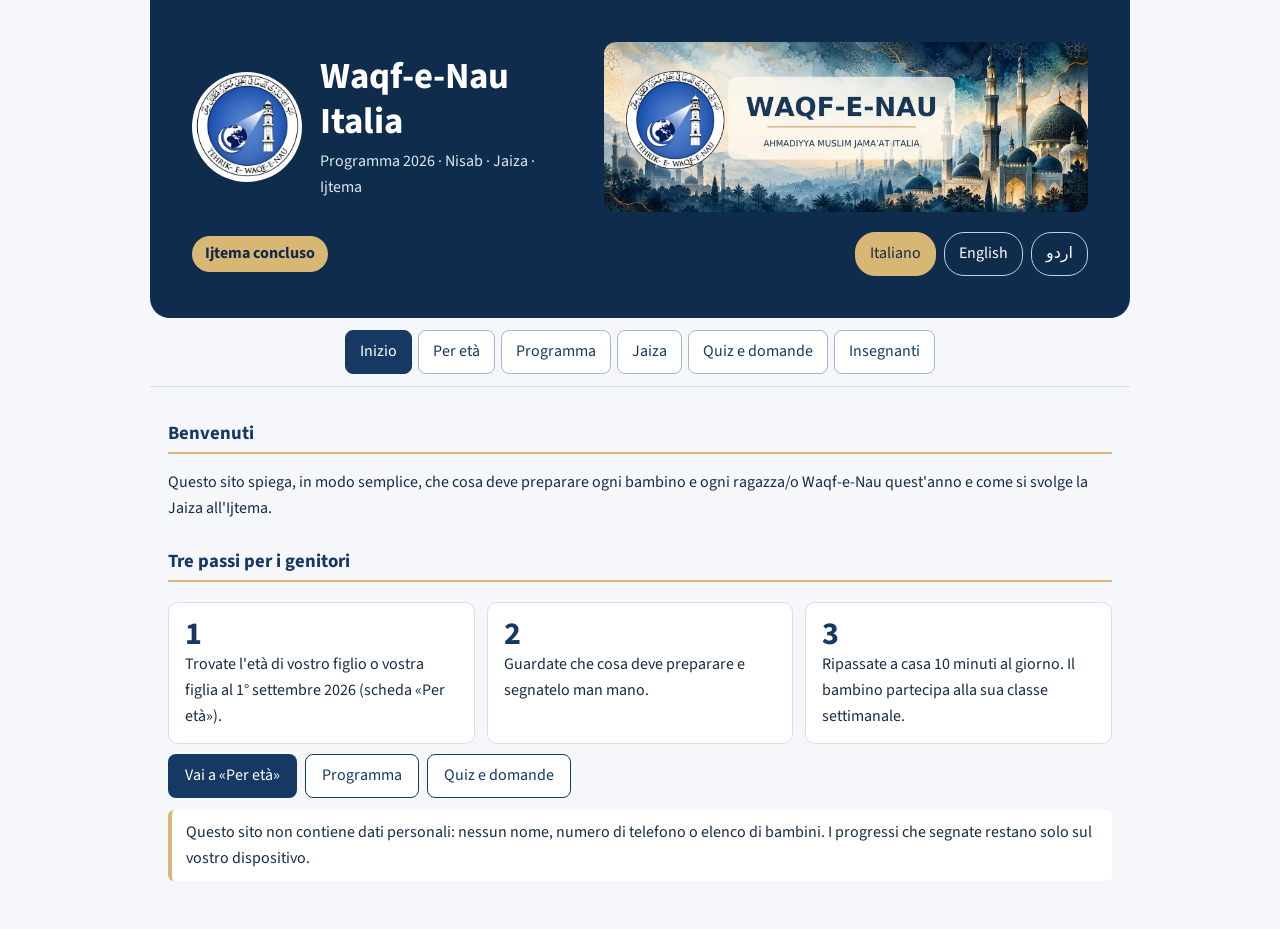
==== commit 2e63ce39: "Apply Waqf-e-Nau branding and improve mobile navigation" ====
--- a/index.html
+++ b/index.html
@@ -2,35 +2,46 @@
 <html lang="it"><head><meta charset="utf-8"><meta name="viewport" content="width=device-width,initial-scale=1">
 <title>Waqf-e-Nau Italia 2026 – Programma, Nisab, Jaiza</title>
 <meta name="description" content="Waqf-e-Nau Italia 2026: programma, Nisab per età, Jaiza, quiz. Italiano, English, اردو.">
-<style>body{margin:0;background:#fbf8f1}</style></head><body>
+<style>body{margin:0;background:#f5f7fb}</style></head><body>
 <!-- Waqf-e-Nau Italia 2026 – self-contained block for WordPress (Custom HTML block). All styles are scoped to .wn -->
 <style>
 @import url('https://fonts.googleapis.com/css2?family=Noto+Nastaliq+Urdu:wght@400;600&family=Source+Sans+3:wght@400;600;700&display=swap');
-.wn{--g:#2f5d4a;--gold:#a8873a;--cream:#fbf8f1;--dark:#1e2b26;font-family:'Source Sans 3',system-ui,sans-serif;color:var(--dark);background:var(--cream);line-height:1.6;max-width:980px;margin:0 auto;padding:0 0 30px}
+.wn{--g:#153963;--gold:#d8b674;--cream:#f5f7fb;--dark:#172c44;font-family:'Source Sans 3',system-ui,sans-serif;color:var(--dark);background:var(--cream);line-height:1.6;max-width:980px;margin:0 auto;padding:0 0 30px}
 .wn *{box-sizing:border-box}
 .wn.ur{font-family:'Noto Nastaliq Urdu',serif;line-height:2.1}
-.wn .hd{background:var(--g);color:#fff;padding:26px 18px;text-align:center;border-radius:0 0 14px 14px}
-.wn .hd h2{margin:0 0 4px;font-size:1.7rem;color:#fff;border:0}
-.wn .hd p{margin:0;opacity:.92}
-.wn .cd{display:inline-block;margin-top:12px;background:var(--gold);padding:5px 16px;border-radius:20px;font-weight:700}
-.wn .lg{display:flex;justify-content:center;gap:8px;margin-top:14px}
-.wn button{font:inherit;cursor:pointer}
-.wn .lg button{border:1px solid #fff;background:transparent;color:#fff;padding:6px 16px;border-radius:20px}
-.wn .lg button.on{background:var(--gold);border-color:var(--gold)}
-.wn .tabs{display:flex;flex-wrap:wrap;gap:6px;justify-content:center;padding:14px 8px;position:sticky;top:0;background:var(--cream);z-index:5;border-bottom:1px solid #e3dcc9}
-.wn .tabs button{border:1px solid var(--g);background:#fff;color:var(--g);padding:7px 14px;border-radius:8px}
-.wn .tabs button.on{background:var(--g);color:#fff}
+.wn .hd{background:#102c4c;color:#fff;padding:clamp(18px,4vw,42px);border-radius:0 0 20px 20px}
+.wn .hero{display:grid;grid-template-columns:minmax(0,1fr) minmax(0,1.25fr);gap:24px;align-items:center}
+.wn .hero-brand{display:flex;align-items:center;gap:18px}
+.wn .logo{width:clamp(70px,12vw,110px);height:auto;flex:none;border-radius:50%;background:white}
+.wn .banner{width:100%;height:auto;display:block;border-radius:12px}
+.wn .hd h2{margin:0 0 4px;font-size:clamp(1.4rem,4vw,2.3rem);line-height:1.25;color:#fff;border:0}
+.wn .hd p{margin:0;color:#dce7f4}
+.wn .hero-tools{display:flex;flex-wrap:wrap;align-items:center;justify-content:space-between;gap:12px;margin-top:20px}
+.wn .cd{display:inline-block;background:var(--gold);color:#142b47;padding:5px 13px;border-radius:20px;font-weight:700}
+.wn .lg{display:flex;flex-wrap:wrap;gap:8px}
+.wn button{font:inherit;cursor:pointer;min-height:44px}
+.wn .lg button{border:1px solid #bdd0e6;background:transparent;color:#fff;padding:5px 14px;border-radius:20px}
+.wn .lg button.on{background:var(--gold);border-color:var(--gold);color:#142b47}
+.wn .tabs{display:flex;flex-wrap:wrap;gap:6px;justify-content:center;padding:12px clamp(12px,3vw,24px);position:sticky;top:var(--wp-admin--admin-bar--height,0px);background:var(--cream);z-index:5;border-bottom:1px solid #d5dfec}
+.wn .tabs button{border:1px solid #a5b7cd;background:#fff;color:var(--g);padding:7px 14px;border-radius:8px}
+.wn .tabs button.on{background:var(--g);color:#fff;border-color:var(--g)}
+.wn :focus-visible{outline:3px solid #916112;outline-offset:3px}
+.wn .hd :focus-visible{outline-color:#f5d691}
+.wn .pane{scroll-margin-top:90px;overflow-wrap:anywhere}
+.wn .quick{display:flex;gap:8px;flex-wrap:wrap}
+.wn .quick .btn{margin:0}
+.wn .quick .btn.secondary{background:#fff;color:var(--g)!important;border:1px solid var(--g)}
 .wn .pane{display:none;padding:6px 18px}.wn .pane.on{display:block}
 .wn h3{color:var(--g);border-bottom:2px solid var(--gold);padding-bottom:3px;margin:26px 0 10px}
-.wn .card{background:#fff;border:1px solid #e3dcc9;border-radius:10px;padding:14px 16px;margin:10px 0}
+.wn .card{background:#fff;border:1px solid #d5dfec;border-radius:10px;padding:14px 16px;margin:10px 0}
 .wn .note{background:#fff;border-inline-start:4px solid var(--gold);padding:10px 14px;border-radius:6px;margin:12px 0}
-.wn .grid{display:grid;grid-template-columns:repeat(auto-fit,minmax(200px,1fr));gap:12px}
+.wn .grid{display:grid;grid-template-columns:repeat(auto-fit,minmax(min(100%,200px),1fr));gap:12px}
 .wn .big{font-size:2rem;font-weight:700;color:var(--g);line-height:1.1}
-.wn input[type=date],.wn select{font:inherit;padding:8px 10px;border:1px solid #cdbf98;border-radius:8px;background:#fff}
+.wn input[type=date],.wn select{font:inherit;padding:8px 10px;border:1px solid #9bacc2;border-radius:8px;background:#fff}
 .wn .row{display:flex;flex-wrap:wrap;gap:10px;align-items:center}
 .wn .or{color:#6b6b60}
 .wn ul.ck{list-style:none;padding:0;margin:6px 0}
-.wn ul.ck li{padding:6px 0;border-bottom:1px dashed #e3dcc9}
+.wn ul.ck li{padding:6px 0;border-bottom:1px dashed #d5dfec}
 .wn ul.ck label{cursor:pointer;display:flex;gap:10px;align-items:flex-start}
 .wn ul.ck input{margin-top:6px;transform:scale(1.25)}
 .wn .bar{height:12px;background:#e8e0c8;border-radius:8px;overflow:hidden}
@@ -38,24 +49,39 @@
 .wn .split{display:flex;height:34px;border-radius:8px;overflow:hidden;color:#fff;font-weight:700;text-align:center}
 .wn .split span{display:flex;align-items:center;justify-content:center}
 .wn table{border-collapse:collapse;width:100%}
-.wn th,.wn td{border:1px solid #e3dcc9;padding:7px 10px;text-align:start;background:#fff}
+.wn th,.wn td{border:1px solid #d5dfec;padding:7px 10px;text-align:start;background:#fff}
 .wn th{background:#efe6cf}
 .wn a{color:var(--g)}
-.wn .btn{display:inline-block;background:var(--g);color:#fff!important;text-decoration:none;padding:8px 16px;border-radius:8px;margin:4px 6px 4px 0}
-.wn .opt{display:block;width:100%;text-align:start;background:#fff;border:1px solid #cdbf98;border-radius:8px;padding:9px 12px;margin:6px 0;color:var(--dark)}
-.wn .opt.ok{background:#dcefe3;border-color:#2f5d4a}.wn .opt.no{background:#f6dcd6;border-color:#b3402a}
-.wn details{background:#fff;border:1px solid #e3dcc9;border-radius:8px;padding:8px 14px;margin:8px 0}
+.wn .btn{display:inline-flex;align-items:center;min-height:44px;border:1px solid transparent;background:var(--g);color:#fff!important;text-decoration:none;padding:8px 16px;border-radius:8px;margin:4px 6px 4px 0}
+.wn .opt{display:block;width:100%;text-align:start;background:#fff;border:1px solid #9bacc2;border-radius:8px;padding:9px 12px;margin:6px 0;color:var(--dark)}
+.wn .opt:disabled{cursor:default;opacity:1}.wn .opt.ok{background:#dcefe3;border-color:#267047}.wn .opt.no{background:#f6dcd6;border-color:#b3402a}
+.wn details{background:#fff;border:1px solid #d5dfec;border-radius:8px;padding:8px 14px;margin:8px 0}
 .wn summary{cursor:pointer;font-weight:600}
 .wn .tag{display:inline-block;background:#efe6cf;border-radius:12px;padding:1px 10px;font-size:.85rem;margin-inline-end:6px}
+@media(max-width:650px){
+ .wn .hero{grid-template-columns:1fr;gap:14px}
+ .wn .banner{max-height:170px;object-fit:cover}
+ .wn .tabs{display:grid;grid-template-columns:repeat(3,minmax(0,1fr));position:static}
+ .wn .tabs button{padding:5px;line-height:1.25;white-space:normal}
+ .wn .pane{padding-inline:12px;scroll-margin-top:12px}
+ .wn .row{display:grid;align-items:start}
+ .wn input[type=date],.wn select{min-height:44px;max-width:100%}
+ .wn th,.wn td{padding:6px;font-size:.94rem}
+ .wn .quick{display:grid}
+}
+@media(prefers-reduced-motion:reduce){.wn .bar i{transition:none}}
 @media print{.wn .tabs,.wn .lg,.wn .noprint{display:none!important}.wn .pane{display:block!important}}
 </style>
 <div class="wn" id="wn" lang="it">
 <div class="hd">
-<h2 data-i="title"></h2><p data-i="sub"></p>
-<div class="cd" id="wn-cd"></div>
-<div class="lg"><button data-l="it">Italiano</button><button data-l="en">English</button><button data-l="ur">اردو</button></div>
+<div class="hero">
+ <div class="hero-brand"><img class="logo" src="assets/branding/waqf-e-nau-italia-logo.webp" width="300" height="300" alt="Waqf-e-Nau"><div><h2 data-i="title">Waqf-e-Nau Italia</h2><p data-i="sub"></p></div></div>
+ <img class="banner" src="assets/branding/waqf-e-nau-italia-banner.webp" width="1600" height="562" alt="">
 </div>
-<div class="tabs" id="wn-tabs"></div>
+<div class="hero-tools"><div class="cd" id="wn-cd"></div>
+<div class="lg"><button type="button" lang="it" data-l="it">Italiano</button><button type="button" lang="en" data-l="en">English</button><button type="button" lang="ur" data-l="ur">اردو</button></div></div>
+</div>
+<nav class="tabs" id="wn-tabs"></nav>
 
 <section class="pane" id="p-home"></section>
 <section class="pane" id="p-child"></section>
@@ -70,6 +96,20 @@
 var REF=new Date(2026,8,1); /* 1 Sept 2026: age reference date */
 var IJTEMA=new Date(2026,10,22); /* Ijtema: Sunday 22 Nov 2026 - change here if needed */
 var LINKS={p1:'https://files.alislam.cloud/pdf/Syllabus-WN-Part-1.pdf',p2:'https://new.alislam.org/library/books/syllabus-waqf-e-nau-part-2-years-7-15',p3:'https://files.alislam.cloud/pdf/Syllabus-WN-Part-3.pdf'};
+var NISAB_IT='materiali/nisab-italiano.pdf';
+var NISAB_PAGES={3:12,4:14,5:15,6:16,7:19,8:20,9:22,10:23,11:27,12:29,13:32,14:38,15:43,16:46,17:47,18:49,19:49,20:51,21:51};
+var HADITH_PAGES={7:19,8:21,9:22,10:24,11:27,12:29,13:33,14:38,15:43,17:48,18:49,19:49,20:51};
+var NISAB_LABEL=t('Italian Nisab (PDF)','Nisab in italiano (PDF)','اطالوی نصاب (PDF)');
+var JAIZA_DIR='materiali/jaiza-2026/';
+var JAIZA_OPEN=t('Open Jaiza form (PDF)','Apri il modulo Jaiza (PDF)','جائزے کا فارم کھولیں (PDF)');
+var JAIZA_ALL=t('All Jaiza forms by age (PDF)','Tutti i moduli Jaiza per età (PDF)','عمر کے مطابق تمام جائزہ فارم (PDF)');
+var IJTEMA_PROGRAM=t('Ijtema timetable · Sunday 22 November (PDF)','Programma dell’Ijtema · domenica 22 novembre (PDF)','اجتماع کا پروگرام · اتوار 22 نومبر (PDF)');
+function documentLink(path,label,language){
+ return '<a class="btn" href="'+path+'" target="_blank" rel="noopener"'+(language?' lang="'+language+'"':'')+'>'+label+'</a>';
+}
+function nisabLink(page,label){
+ return '<a class="btn" href="'+NISAB_IT+(page?'#page='+page:'')+'" target="_blank" rel="noopener" lang="it">'+label+'</a>';
+}
 function t(en,it,ur){return {en:en,it:it,ur:ur}}
 var S={ /* surah names */
 baq:t('Al-Baqarah','Al-Baqarah','البقرہ'),ak:t('Ayatul Kursi','Ayatul Kursi','آیت الکرسی'),fil:t('Al-Fil','Al-Fil','الفیل'),
@@ -81,7 +121,11 @@
 ahz:t('Al-Ahzab','Al-Ahzab','الاحزاب'),has:t('Al-Hashr','Al-Hashr','الحشر'),gha:t('Al-Ghashiyah','Al-Ghashiyah','الغاشیہ'),ala:t("Al-A'la",'Al-A\'la','الاعلیٰ'),
 bur:t('Al-Buruj','Al-Buruj','البروج'),tar:t('At-Tariq','At-Tariq','الطارق'),dah:t('Ad-Dahr','Ad-Dahr','الدہر'),saf:t('As-Saff','As-Saff','الصف'),
 jum:t("Al-Jumu'ah",'Al-Jumu\'ah','الجمعہ'),rah:t('Ar-Rahman','Ar-Rahman','الرحمٰن')};
-function H(k,v){return {s:S[k],v:v}}
+var SURAH_NUMBER={baq:2,ak:2,fil:105,ali:3,ana:6,lah:111,qur:106,nas:110,kaf:109,mao:107,rad:13,nah:16,isr:17,saj:41,qar:101,tak:102,qad:97,zil:99,tin:95,ins:94,duh:93,kah:18,ahz:33,has:59,gha:88,ala:87,bur:85,tar:86,dah:76,saf:61,jum:62,rah:55};
+function tilawatLink(number,label){
+ return '<a href="https://tilaw.at/'+number+':1" target="_blank" rel="noopener">'+label+'</a>';
+}
+function H(k,v){return {s:S[k],v:v,n:SURAH_NUMBER[k]}}
 var HIFZ={
 8:[H('baq','1–5'),H('ak',''),H('baq','6–10')],
 9:[H('baq','11–17'),H('fil','')],
@@ -128,7 +172,7 @@
  cHifz:'Corano (Hifz)',cNamaz:'Namaz e preghiere',cHad:'Hadith e Nomi di Allah',cQas:'Qaseeda',cOther:'Altro',
  verses:'versetti ',noData:'Per questa età il programma dettagliato è nel Nisab ufficiale (indicato sotto). Chiedete all\'insegnante.',
  prog:'Preparazione',of:' completato',print:'Stampa questa pagina',reset:'Azzera segni',
- form:'Modulo della Jaiza',formtxt:'A · Nisab di quest\'anno (70 punti) · B · Ripasso (25 punti) · C · Pratica e condotta (5 punti). Il modulo dell\'età viene consegnato dall\'insegnante.',
+ form:'Modulo della Jaiza',formtxt:'A · Nisab di quest\'anno (70 punti) · B · Ripasso (25 punti) · C · Pratica e condotta (5 punti).',
  nis:'Testi del Nisab ufficiale (gratuiti)',p1:'Parte 1 (1–7 anni)',p2:'Parte 2 (7–15 anni)',p3:'Parte 3 (15–21 anni e oltre)',
  pg:'Programma delle classi 2026',pg1:'Periodo',pg1t:'Dal 7 settembre al 20 novembre 2026: 11 settimane.',pg2:'Settimane 1–9',pg2t:'Contenuti nuovi del Nisab della propria età.',pg3:'Settimana 10',pg3t:'Ripasso, compresi gli anni precedenti.',pg4:'Settimana 11',pg4t:'Prova generale della Jaiza.',
  fmt:'Come funzionano le classi',fmt1:'Una classe a settimana da 30 minuti per ogni ragazzo/a, in un piccolo gruppo (circa 5–6) guidato da un insegnante.',fmt2:'Ogni insegnante concorda l\'orario con il proprio gruppo e lo mantiene.',fmt3:'Ogni settimana si invia un messaggio vocale WhatsApp con il compito, entro domenica sera.',fmt4:'Se si perde una lezione, i genitori aiutano a recuperare quella parte a casa.',
@@ -153,7 +197,7 @@
  cHifz:'Quran (Hifz)',cNamaz:'Namaz and prayers',cHad:'Hadith and Names of Allah',cQas:'Qaseeda',cOther:'Other',
  verses:'verses ',noData:'For this age the detailed programme is in the official Nisab (linked below). Ask the class teacher.',
  prog:'Preparation',of:' done',print:'Print this page',reset:'Clear ticks',
- form:'Jaiza form',formtxt:'A · This year\'s Nisab (70 points) · B · Revision (25 points) · C · Practice and conduct (5 points). The form for the age is given out by the teacher.',
+ form:'Jaiza form',formtxt:'A · This year\'s Nisab (70 points) · B · Revision (25 points) · C · Practice and conduct (5 points).',
  nis:'Official Nisab texts (free)',p1:'Part 1 (ages 1–7)',p2:'Part 2 (ages 7–15)',p3:'Part 3 (ages 15–21 and over)',
  pg:'2026 class programme',pg1:'Term',pg1t:'7 September to 20 November 2026: 11 weeks.',pg2:'Weeks 1–9',pg2t:'New content from the Nisab for the child\'s age.',pg3:'Week 10',pg3t:'Revision, including earlier years.',pg4:'Week 11',pg4t:'Mock Jaiza.',
  fmt:'How the classes work',fmt1:'One 30-minute class a week for every boy and girl, in a small group (about 5–6) led by a teacher.',fmt2:'Each teacher agrees the time with their own group and keeps it.',fmt3:'Each week a WhatsApp voice note with the homework is sent, by Sunday evening.',fmt4:'If a lesson is missed, parents help to catch up on that part at home.',
@@ -178,7 +222,7 @@
  cHifz:'قرآن (حفظ)',cNamaz:'نماز اور دعائیں',cHad:'احادیث اور اللہ کے نام',cQas:'قصیدہ',cOther:'دیگر',
  verses:'آیات ',noData:'اس عمر کا تفصیلی پروگرام سرکاری نصاب میں ہے (نیچے لنک)۔ کلاس کے استاد سے پوچھیں۔',
  prog:'تیاری',of:' مکمل',print:'یہ صفحہ پرنٹ کریں',reset:'نشان مٹائیں',
- form:'جائزے کا فارم',formtxt:'الف · اس سال کا نصاب (70 نمبر) · ب · دہرائی (25 نمبر) · ج · عمل اور اخلاق (5 نمبر)۔ عمر کے مطابق فارم استاد دیتے ہیں۔',
+ form:'جائزے کا فارم',formtxt:'الف · اس سال کا نصاب (70 نمبر) · ب · دہرائی (25 نمبر) · ج · عمل اور اخلاق (5 نمبر)۔',
  nis:'سرکاری نصاب کی کتابیں (مفت)',p1:'حصہ 1 (1 تا 7 سال)',p2:'حصہ 2 (7 تا 15 سال)',p3:'حصہ 3 (15 تا 21 سال اور اس سے اوپر)',
  pg:'کلاسوں کا پروگرام 2026',pg1:'مدت',pg1t:'7 ستمبر سے 20 نومبر 2026 تک: 11 ہفتے۔',pg2:'ہفتے 1 تا 9',pg2t:'بچے کی عمر کے نصاب کا نیا مواد۔',pg3:'ہفتہ 10',pg3t:'دہرائی، پچھلے سالوں سمیت۔',pg4:'ہفتہ 11',pg4t:'جائزے کی مشق۔',
  fmt:'کلاسیں کیسے ہوتی ہیں',fmt1:'ہر بچے اور بچی کی ہفتے میں ایک کلاس، 30 منٹ کی، استاد کے ساتھ چھوٹے گروپ (تقریباً 5–6) میں۔',fmt2:'ہر استاد اپنے گروپ کے ساتھ وقت طے کرتا ہے اور اسی پر قائم رہتا ہے۔',fmt3:'ہر ہفتے ہوم ورک کا واٹس ایپ وائس نوٹ اتوار کی شام تک بھیجا جاتا ہے۔',fmt4:'کلاس چھوٹ جائے تو والدین گھر پر وہ حصہ پورا کروانے میں مدد کریں۔',
@@ -215,48 +259,117 @@
  if(QAS[a])c.push({k:'cQas',l:[tr(QAS[a])]});
  if(a>=13)c.push({k:'cOther',l:[tr(PRES)]});
  return c}
-function renderChild(){var T=I[L],h='<h3>'+T.age+'</h3><div class="card"><div class="row"><label>'+T.ageq+' <input type="date" id="wn-bd" min="1990-01-01" max="2026-12-31"></label><span class="or">'+T.ageor+'</span><select id="wn-sel"><option value="">–</option>';
+function renderChild(){var T=I[L],h='<h3>'+T.age+'</h3><div class="card"><div class="row"><label>'+T.ageq+' <input type="date" id="wn-bd" min="1990-01-01" max="2026-12-31"></label><span class="or">'+T.ageor+'</span><select id="wn-sel" aria-label="'+T.tabs[1]+'"><option value="">–</option>';
  for(var a=3;a<=22;a++)h+='<option value="'+a+'"'+(AGE===a?' selected':'')+'>'+(a===22?'21+':a)+'</option>';
- h+='</select></div><p class="or">'+T.ageref+'</p></div><div id="wn-res"></div>';
- h+='<h3>'+T.nis+'</h3><p><a class="btn" href="'+LINKS.p1+'" target="_blank" rel="noopener">'+T.p1+'</a><a class="btn" href="'+LINKS.p2+'" target="_blank" rel="noopener">'+T.p2+'</a><a class="btn" href="'+LINKS.p3+'" target="_blank" rel="noopener">'+T.p3+'</a></p>';
+ h+='</select></div><p class="or">'+T.ageref+'</p></div><div id="wn-res" aria-live="polite"></div>';
+ h+='<h3>'+T.nis+'</h3><p>'+nisabLink(null,NISAB_LABEL[L])+'<a class="btn" href="'+LINKS.p1+'" target="_blank" rel="noopener">'+T.p1+'</a><a class="btn" href="'+LINKS.p2+'" target="_blank" rel="noopener">'+T.p2+'</a><a class="btn" href="'+LINKS.p3+'" target="_blank" rel="noopener">'+T.p3+'</a></p>';
  h+='<h3>'+T.tab+'</h3><table><tr><th>'+T.bd+'</th><th>'+T.fm+'</th></tr>'+ROWS.map(function(r){return '<tr><td>'+r[1]+'</td><td>'+r[0]+T.years+'</td></tr>'}).join('')+'</table>';
  $('p-child').innerHTML=h;
- $('wn-bd').onchange=function(){if(!this.value)return;var d=new Date(this.value);var a=ageFrom(d);setAge(a<3?0:a>21?22:a)};
+ $('wn-bd').onchange=function(){if(!this.value)return;var d=new Date(this.value+'T00:00:00');var a=ageFrom(d);setAge(a<3?0:a>21?22:a)};
  $('wn-sel').onchange=function(){setAge(this.value?+this.value:null)};
  showRes()}
 function setAge(a){AGE=a;store('age',a);$('wn-sel').value=a===null?'':a;showRes()}
 function showRes(){var T=I[L],el=$('wn-res');if(AGE===null){el.innerHTML='';return}
  if(AGE===0){el.innerHTML='<div class="note">'+T.none+'</div>';return}
- if(AGE===22){el.innerHTML='<div class="note">'+T.over+'</div>';return}
- var h='<div class="card"><div class="big">'+T.ageis+AGE+T.years+'</div><p>'+T.formtxt+'</p></div>';
+ var over=AGE===22;
+ var formFile=JAIZA_DIR+(over?'oltre-21':AGE)+'.pdf';
+ var heading=over?T.over:T.ageis+AGE+T.years;
+ var h='<div class="card"><div class="big">'+heading+'</div><p>'+nisabLink(NISAB_PAGES[AGE],NISAB_LABEL[L])+'</p><h4>'+T.form+'</h4><p>'+T.formtxt+'</p><p>'+documentLink(formFile,JAIZA_OPEN[L],'it')+'</p></div>';
+ if(over){el.innerHTML=h;return}
  var cats=itemsFor(AGE),st=store('ck_'+AGE)||{},tot=0,done=0;
  if(!cats.length)h+='<div class="note">'+T.noData+'</div>';
- else{cats.forEach(function(c,ci){h+='<h3>'+T[c.k]+'</h3><ul class="ck">';c.l.forEach(function(x,i){var id=ci+'_'+i;tot++;var on=st[id];if(on)done++;h+='<li><label><input type="checkbox" data-id="'+id+'"'+(on?' checked':'')+'><span>'+x+'</span></label></li>'});h+='</ul>'});
+ else{cats.forEach(function(c,ci){h+='<h3>'+T[c.k]+'</h3>';
+ if(c.k==='cHad')h+='<p>'+nisabLink(HADITH_PAGES[AGE]||NISAB_PAGES[AGE],T.cHad+' · '+NISAB_LABEL[L])+'</p>';
+ h+='<ul class="ck">';c.l.forEach(function(x,i){var id=ci+'_'+i;tot++;var on=st[id];if(on)done++;h+='<li><label><input type="checkbox" data-id="'+id+'"'+(on?' checked':'')+'><span>'+x+'</span></label>'+(c.k==='cHifz'?' · '+tilawatLink(HIFZ[AGE][i].n,'Tilawat'):'')+'</li>'});h+='</ul>'});
  h+='<div class="card"><b>'+T.prog+'</b>: <span id="wn-pc">'+Math.round(done/tot*100)+'%</span><div class="bar"><i id="wn-bar" style="width:'+Math.round(done/tot*100)+'%"></i></div><p class="noprint"><button class="btn" onclick="window.print()">'+T.print+'</button> <button class="btn" id="wn-reset" style="background:#8a7a4a">'+T.reset+'</button></p></div>'}
  el.innerHTML=h;
  el.querySelectorAll('input[type=checkbox]').forEach(function(cb){cb.onchange=function(){var s=store('ck_'+AGE)||{};s[cb.dataset.id]=cb.checked;store('ck_'+AGE,s);var n=el.querySelectorAll('input:checked').length;var p=Math.round(n/tot*100);$('wn-pc').textContent=p+'%';$('wn-bar').style.width=p+'%'}});
  var rs=$('wn-reset');if(rs)rs.onclick=function(){store('ck_'+AGE,{});showRes()}}
-function renderHome(){var T=I[L];$('p-home').innerHTML='<h3>'+T.h1+'</h3><p>'+T.h2+'</p><h3>'+T.h3+'</h3><div class="grid"><div class="card"><div class="big">1</div>'+T.s1+'</div><div class="card"><div class="big">2</div>'+T.s2+'</div><div class="card"><div class="big">3</div>'+T.s3+'</div></div><p><button class="btn" id="wn-go">'+T.hb+'</button></p><div class="note">'+T.priv+'</div>';$('wn-go').onclick=function(){tab('child')}}
-function renderProg(){var T=I[L];$('p-prog').innerHTML='<h3>'+T.pg+'</h3><div class="grid"><div class="card"><b>'+T.pg1+'</b><br>'+T.pg1t+'</div><div class="card"><b>'+T.pg2+'</b><br>'+T.pg2t+'</div><div class="card"><b>'+T.pg3+'</b><br>'+T.pg3t+'</div><div class="card"><b>'+T.pg4+'</b><br>'+T.pg4t+'</div></div><h3>'+T.fmt+'</h3><div class="card"><ul><li>'+T.fmt1+'</li><li>'+T.fmt2+'</li><li>'+T.fmt3+'</li><li>'+T.fmt4+'</li></ul></div><h3>'+T.ij+'</h3><div class="card"><p>'+T.ij0+'</p><ol><li>'+T.ij1+'</li><li>'+T.ij2+'</li><li>'+T.ij3+'</li><li>'+T.ij4+'</li><li>'+T.ij5+'</li></ol></div>'}
-function renderJaiza(){var T=I[L];$('p-jaiza').innerHTML='<h3>'+T.jz+'</h3><p>'+T.jz0+'</p><div class="split"><span style="width:70%;background:#2f5d4a">70</span><span style="width:25%;background:#a8873a">25</span><span style="width:5%;background:#6b4f1d">5</span></div><div class="grid" style="margin-top:12px"><div class="card"><b>'+T.jzA+'</b> · 70<br>'+T.jzA0+'</div><div class="card"><b>'+T.jzB+'</b> · 25<br>'+T.jzB0+'</div><div class="card"><b>'+T.jzC+'</b> · 5<br>'+T.jzC0+'</div></div><h3>'+T.gr+'</h3><table><tr><td>'+T.g1+'</td><td>85–100</td></tr><tr><td>'+T.g2+'</td><td>70–84</td></tr><tr><td>'+T.g3+'</td><td>50–69</td></tr><tr><td>'+T.g4+'</td><td>&lt; 50</td></tr></table><div class="note">'+I[L].formtxt.replace(/^.*$/,I[L].formtxt)+'</div>'}
+function renderHome(){var T=I[L];$('p-home').innerHTML='<h3>'+T.h1+'</h3><p>'+T.h2+'</p><h3>'+T.h3+'</h3><div class="grid"><div class="card"><div class="big">1</div>'+T.s1+'</div><div class="card"><div class="big">2</div>'+T.s2+'</div><div class="card"><div class="big">3</div>'+T.s3+'</div></div><div class="quick"><button class="btn" id="wn-go">'+T.hb+'</button><button class="btn secondary" id="wn-home-program">'+T.tabs[2]+'</button><button class="btn secondary" id="wn-home-quiz">'+T.tabs[4]+'</button></div><div class="note">'+T.priv+'</div>';$('wn-go').onclick=function(){tab('child',true)};$('wn-home-program').onclick=function(){tab('prog',true)};$('wn-home-quiz').onclick=function(){tab('quiz',true)}}
+var IJTEMA_SESSIONS=[
+ ['Sessione di apertura',[
+  ['10:00–10:30','Arrivo e registrazione','Ingresso'],
+  ['10:30','Tilawat · '+tilawatLink(3,'Āl-e-ʿImrān, vv. 36–38')+' · traduzione in urdu e in italiano','Sala principale'],
+  ['10:40','Nazm (poesia)','Sala principale'],
+  ['10:45','Benvenuto e istruzioni del Segretario Nazionale Waqf-e-Nau','Sala principale'],
+  ['10:50–12:30','Jaiza in gruppi e concorso artistico per chi attende','Sala principale'],
+  ['12:30–13:00','Quiz a tre livelli','Sala principale']]],
+ ['Pausa',[
+  ['13:00–14:00','Pranzo',''],['14:00–14:15','Preghiere Zuhr e ʿAsr','']]],
+ ['Sessione pomeridiana',[
+  ['14:15–14:35','Per tutti · «Gli algoritmi: che cosa ci mostrano i social e perché?» · Atta Ur Rafay Ekbal','Sala principale'],
+  ['14:35–15:00','Sotto i 13 anni · «Sei un dono per Allah: cosa vuol dire essere Waqf-e-Nau» · Murabbi Syed Aqeel Shah','Sala principale'],
+  ['14:35–15:00','Dai 13 anni · Incontro con Ataul Wasih Tariq, Muballigh Incharge Italia','Biblioteca'],
+  ['15:00–16:00','Sotto i 13 anni · Presentazioni e mostra del concorso artistico','Sala principale'],
+  ['15:00–16:00','Dai 13 anni · Presentazioni su «Messaggio di Pace» (Jaiza)','Biblioteca']]],
+ ['Sessione di chiusura',[
+  ['16:00','Tilawat · '+tilawatLink(3,'Āl-e-ʿImrān, vv. 103–105')+' · con traduzione','Sala principale'],
+  ['16:05','Premiazione','Sala principale'],
+  ['16:15–16:30','Discorso conclusivo e Duʿa','Sala principale']]]];
+function ijtemaSchedule(){
+ return '<div lang="it" dir="ltr"><p><strong>Domenica 22 novembre 2026</strong></p>'+IJTEMA_SESSIONS.map(function(section){
+  return '<h4>'+section[0]+'</h4><table><thead><tr><th scope="col">Orario</th><th scope="col">Programma</th><th scope="col">Luogo</th></tr></thead><tbody>'+section[1].map(function(row){
+   return '<tr><td>'+row[0]+'</td><td>'+row[1]+'</td><td>'+row[2]+'</td></tr>';
+  }).join('')+'</tbody></table>';
+ }).join('')+'<p>I genitori possono assistere a uno dei due programmi del pomeriggio.</p></div>';
+}
+function renderProg(){var T=I[L];$('p-prog').innerHTML='<h3>'+T.pg+'</h3><div class="grid"><div class="card"><b>'+T.pg1+'</b><br>'+T.pg1t+'</div><div class="card"><b>'+T.pg2+'</b><br>'+T.pg2t+'</div><div class="card"><b>'+T.pg3+'</b><br>'+T.pg3t+'</div><div class="card"><b>'+T.pg4+'</b><br>'+T.pg4t+'</div></div><h3>'+T.fmt+'</h3><div class="card"><ul><li>'+T.fmt1+'</li><li>'+T.fmt2+'</li><li>'+T.fmt3+'</li><li>'+T.fmt4+'</li></ul></div><h3>'+T.ij+'</h3><p>'+documentLink('materiali/programma-ijtema-2026.pdf',IJTEMA_PROGRAM[L])+'</p>'+ijtemaSchedule()}
+function renderJaiza(){var T=I[L];$('p-jaiza').innerHTML='<h3>'+T.jz+'</h3><p>'+T.jz0+'</p><p>'+documentLink(JAIZA_DIR+'moduli-per-eta.pdf',JAIZA_ALL[L],'it')+'</p><div class="split"><span style="width:70%;background:#153963">70</span><span style="width:25%;background:#d8b674">25</span><span style="width:5%;background:#71501e">5</span></div><div class="grid" style="margin-top:12px"><div class="card"><b>'+T.jzA+'</b> · 70<br>'+T.jzA0+'</div><div class="card"><b>'+T.jzB+'</b> · 25<br>'+T.jzB0+'</div><div class="card"><b>'+T.jzC+'</b> · 5<br>'+T.jzC0+'</div></div><h3>'+T.gr+'</h3><table><tr><td>'+T.g1+'</td><td>85–100</td></tr><tr><td>'+T.g2+'</td><td>70–84</td></tr><tr><td>'+T.g3+'</td><td>50–69</td></tr><tr><td>'+T.g4+'</td><td>&lt; 50</td></tr></table><div class="note">'+T.formtxt+'</div>'}
 function renderQuiz(){var T=I[L],qq=Q[L],h='<h3>'+T.quiz+'</h3><p>'+T.quiz0+'</p><div id="wn-q"></div><h3>'+T.faq+'</h3>';
  FAQ[L].forEach(function(f){h+='<details><summary>'+f[0]+'</summary><p>'+f[1]+'</p></details>'});$('p-quiz').innerHTML=h;qi=0;qs=0;drawQ()}
 function drawQ(){var T=I[L],qq=Q[L],el=$('wn-q');if(qi>=qq.length){el.innerHTML='<div class="card"><div class="big">'+T.score+qs+' / '+qq.length+'</div><p><button class="btn" id="wn-qa">'+T.again+'</button></p></div>';$('wn-qa').onclick=function(){qi=0;qs=0;drawQ()};return}
- var q=qq[qi];el.innerHTML='<div class="card"><p><b>'+(qi+1)+'/'+qq.length+'</b> · '+q[0]+'</p>'+q[1].map(function(o,i){return '<button class="opt" data-i="'+i+'">'+o+'</button>'}).join('')+'<p id="wn-nx"></p></div>';
- el.querySelectorAll('.opt').forEach(function(b){b.onclick=function(){if(el.dataset.done==qi)return;el.dataset.done=qi;var ok=+b.dataset.i===q[2];if(ok)qs++;b.classList.add(ok?'ok':'no');if(!ok)el.querySelector('[data-i="'+q[2]+'"]').classList.add('ok');$('wn-nx').innerHTML='<button class="btn" id="wn-n">'+T.next+'</button>';$('wn-n').onclick=function(){qi++;drawQ()}}})}
+ var q=qq[qi],locked=false;
+ var reveal=t('Show answer','Mostra risposta','جواب دکھائیں');
+ var correct=t('Correct answer','Risposta corretta','درست جواب');
+ el.innerHTML='<div class="card"><p><b>'+(qi+1)+'/'+qq.length+'</b> · '+q[0]+'</p>'+q[1].map(function(o,i){return '<button class="opt" data-i="'+i+'">'+o+'</button>'}).join('')+'<p id="wn-answer" aria-live="polite"></p><p id="wn-nx"><button class="btn" id="wn-reveal">'+reveal[L]+'</button></p></div>';
+ var options=el.querySelectorAll('.opt');
+ function showAnswer(selected){
+  if(locked)return;
+  locked=true;
+  if(selected===q[2])qs++;
+  else if(selected!==null)options[selected].classList.add('no');
+  options[q[2]].classList.add('ok');
+  options.forEach(function(option){option.disabled=true});
+  $('wn-answer').textContent=correct[L]+' · '+q[1][q[2]];
+  $('wn-nx').innerHTML='<button class="btn" id="wn-n">'+T.next+'</button>';
+  $('wn-n').onclick=function(){qi++;drawQ()};
+  $('wn-n').focus();
+ }
+ options.forEach(function(button){button.onclick=function(){showAnswer(+button.dataset.i)}});
+ $('wn-reveal').onclick=function(){showAnswer(null)};
+}
 function renderTeach(){var T=I[L];$('p-teach').innerHTML='<h3>'+T.tc+'</h3><p>'+T.tc0+'</p><h3>'+T.r0+'</h3><div class="card"><ol><li>'+T.r1+'</li><li>'+T.r2+'</li><li>'+T.r3+'</li><li>'+T.r4+'</li></ol></div><h3>'+T.mk+'</h3><table><tr><td>'+T.m4+'</td></tr><tr><td>'+T.m3+'</td></tr><tr><td>'+T.m2+'</td></tr><tr><td>'+T.m1+'</td></tr><tr><td>'+T.m0+'</td></tr></table><h3>'+T.rl+'</h3><div class="card"><ul><li>'+T.rl1+'</li><li>'+T.rl2+'</li><li>'+T.rl3+'</li></ul></div>'}
 var IDS=['home','child','prog','jaiza','quiz','teach'];
-function tab(id){TAB=id;IDS.forEach(function(x){$('p-'+x).classList.toggle('on',x===id)});document.querySelectorAll('#wn-tabs button').forEach(function(b){b.classList.toggle('on',b.dataset.t===id)});if(id==='child')renderChild();root.scrollIntoView&&0}
+function tab(id,moveFocus){
+ TAB=id;
+ IDS.forEach(function(x){$('p-'+x).classList.toggle('on',x===id)});
+ $('wn-tabs').querySelectorAll('button').forEach(function(button){
+  var active=button.dataset.t===id;
+  button.classList.toggle('on',active);
+  button.setAttribute('aria-pressed',String(active));
+ });
+ if(id==='child')renderChild();
+ if(moveFocus){
+  var heading=$('p-'+id).querySelector('h3');
+  heading.tabIndex=-1;
+  heading.focus({preventScroll:true});
+  heading.scrollIntoView({block:'nearest'});
+ }
+ try{history.replaceState(null,'','#'+L+(id==='home'?'':'/'+id))}catch(e){}
+}
 function cd(){var T=I[L],n=Math.ceil((IJTEMA-new Date(new Date().toDateString()))/864e5);$('wn-cd').textContent=n>0?T.cd0+n+T.cdd:n===0?T.cdt:T.cdp}
 function setL(l){L=l;root.className='wn'+(l==='ur'?' ur':'');root.lang=l;root.dir=l==='ur'?'rtl':'ltr';var T=I[l];
  root.querySelector('[data-i=title]').textContent=T.title;root.querySelector('[data-i=sub]').textContent=T.sub;
+ $('wn-tabs').setAttribute('aria-label',T.title);
  $('wn-tabs').innerHTML=IDS.map(function(x,i){return '<button data-t="'+x+'">'+T.tabs[i]+'</button>'}).join('');
- $('wn-tabs').querySelectorAll('button').forEach(function(b){b.onclick=function(){tab(b.dataset.t)}});
- root.querySelectorAll('.lg button').forEach(function(b){b.classList.toggle('on',b.dataset.l===l)});
- renderHome();renderProg();renderJaiza();renderQuiz();renderTeach();cd();tab(TAB);try{history.replaceState(null,'','#'+l)}catch(e){}}
+ $('wn-tabs').querySelectorAll('button').forEach(function(b){b.onclick=function(){tab(b.dataset.t,true)}});
+ root.querySelectorAll('.lg button').forEach(function(b){var current=b.dataset.l===l;b.classList.toggle('on',current);b.setAttribute('aria-pressed',String(current))});
+ renderHome();renderProg();renderJaiza();renderQuiz();renderTeach();cd();tab(TAB)}
 root.querySelectorAll('.lg button').forEach(function(b){b.onclick=function(){setL(b.dataset.l)}});
-var h=(location.hash||'').slice(1);AGE=store('age');
-setL(['it','en','ur'].indexOf(h)>-1?h:'it');
+var route=(location.hash||'').slice(1).split('/');
+if(IDS.includes(route[1]))TAB=route[1];
+AGE=store('age');
+setL(['it','en','ur'].includes(route[0])?route[0]:'it');
 })();
 </script>
 
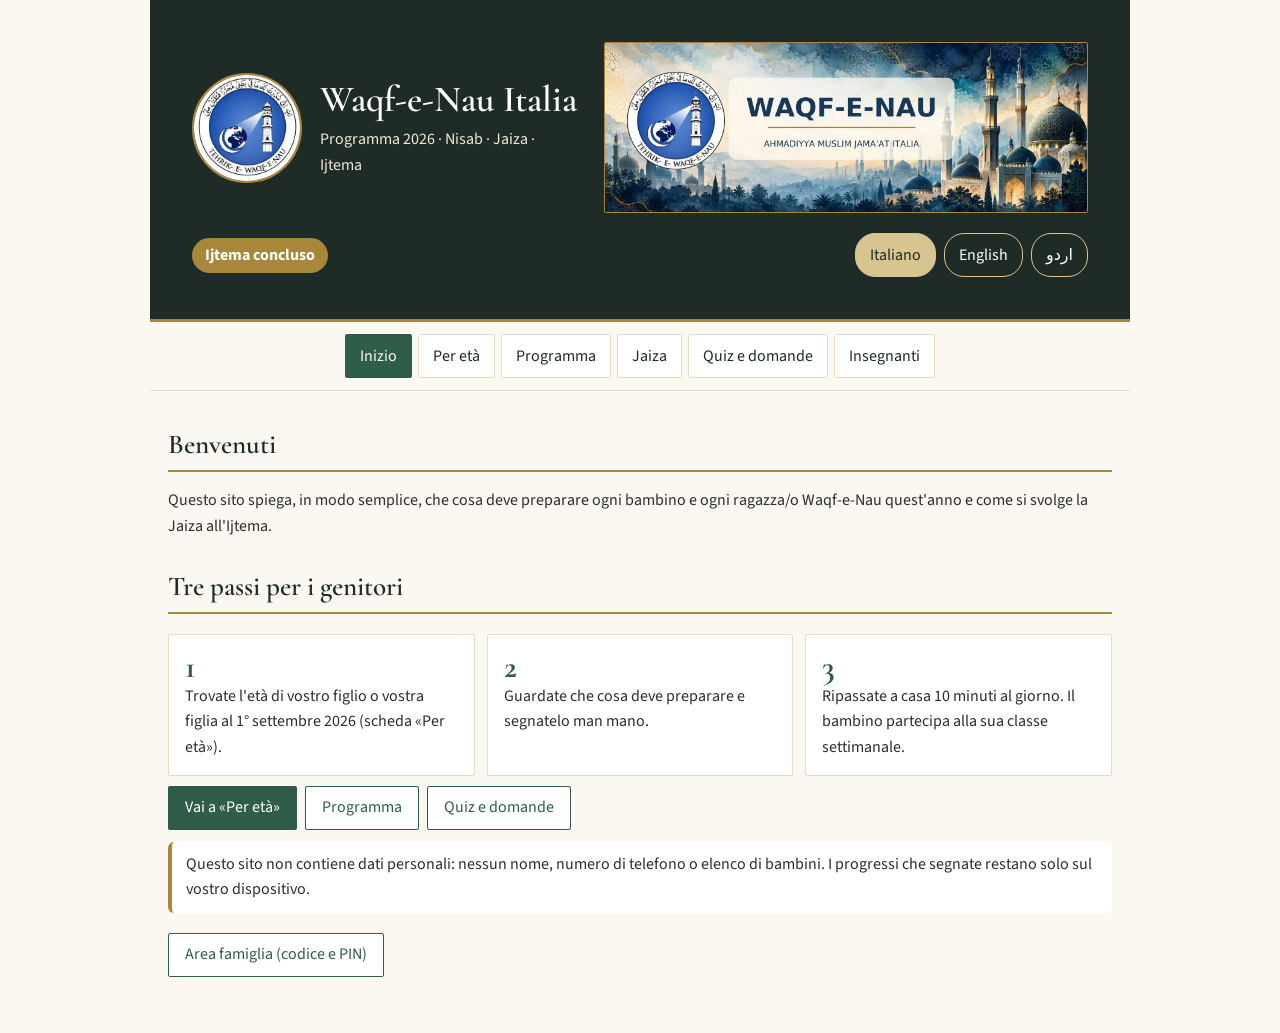
==== commit 3dfb42ce: "Add Jaiza teacher tool, family page, Apps Script backend, shared Jamaat theme Co-Authored-By: Claude" ====
--- a/index.html
+++ b/index.html
@@ -2,7 +2,7 @@
 <html lang="it"><head><meta charset="utf-8"><meta name="viewport" content="width=device-width,initial-scale=1">
 <title>Waqf-e-Nau Italia 2026 – Programma, Nisab, Jaiza</title>
 <meta name="description" content="Waqf-e-Nau Italia 2026: programma, Nisab per età, Jaiza, quiz. Italiano, English, اردو.">
-<style>body{margin:0;background:#f5f7fb}</style></head><body>
+<style>body{margin:0;background:#fbf8f1}</style></head><body>
 <!-- Waqf-e-Nau Italia 2026 – self-contained block for WordPress (Custom HTML block). All styles are scoped to .wn -->
 <style>
 @import url('https://fonts.googleapis.com/css2?family=Noto+Nastaliq+Urdu:wght@400;600&family=Source+Sans+3:wght@400;600;700&display=swap');
@@ -72,6 +72,7 @@
 @media(prefers-reduced-motion:reduce){.wn .bar i{transition:none}}
 @media print{.wn .tabs,.wn .lg,.wn .noprint{display:none!important}.wn .pane{display:block!important}}
 </style>
+<link rel="stylesheet" href="assets/theme-jamaat.css">
 <div class="wn" id="wn" lang="it">
 <div class="hd">
 <div class="hero">
@@ -241,11 +242,61 @@
 it:[['Quale età conta per scegliere il modulo?',['L\'età al giorno dell\'Ijtema','L\'età compiuta al 1° settembre 2026','L\'età al 1° gennaio'],1],['Un bambino nato il 15 ottobre 2016 quale modulo guarda?',['9 anni','10 anni','11 anni'],0],['Quanti punti vale la parte A (Nisab di quest\'anno)?',['50','70','25'],1],['Qual è il giudizio per 78 punti?',['Mumtaz','Molto buono','Buono'],1],['Da che età c\'è la presentazione sul libro «Messaggio di Pace»?',['Da 9 anni','Da 11 anni','Da 13 anni'],2],['Entro quando si invia il messaggio vocale con il compito?',['Domenica sera','Venerdì mattina','Mercoledì sera'],0]],
 en:[['Which age counts when choosing the form?',['The age on Ijtema day','The age completed on 1 September 2026','The age on 1 January'],1],['A child born on 15 October 2016: which form?',['9 years','10 years','11 years'],0],['How many points is part A (this year\'s Nisab) worth?',['50','70','25'],1],['What is the grade for 78 points?',['Mumtaz','Very good','Good'],1],['From what age is there a presentation on «Messaggio di Pace»?',['From 9','From 11','From 13'],2],['By when is the homework voice note sent?',['Sunday evening','Friday morning','Wednesday evening'],0]],
 ur:[['فارم منتخب کرتے وقت کون سی عمر شمار ہوتی ہے؟',['اجتماع کے دن کی عمر','یکم ستمبر 2026 کو مکمل عمر','یکم جنوری کی عمر'],1],['15 اکتوبر 2016 کو پیدا ہونے والا بچہ کون سا فارم دیکھے؟',['9 سال','10 سال','11 سال'],0],['حصہ الف (اس سال کا نصاب) کے کتنے نمبر ہیں؟',['50','70','25'],1],['78 نمبر پر کون سا درجہ ہے؟',['ممتاز','بہت اچھا','اچھا'],1],['«پیغامِ صلح» پر پریزنٹیشن کس عمر سے ہے؟',['9 سال سے','11 سال سے','13 سال سے'],2],['ہوم ورک کا وائس نوٹ کب تک بھیجنا ہے؟',['اتوار کی شام تک','جمعہ کی صبح تک','بدھ کی شام تک'],0]]};
+var IJTEMA_QUIZ={
+ A:[
+  ["Come si chiama il nostro amato Profeta?", ["Hazrat Isa (as)", "Hazrat Musa (as)", "Hazrat Muhammad (saw)"], 2],
+  ["In quale città è nato il Santo Profeta (saw)?", ["Medina", "Mecca", "Gerusalemme"], 1],
+  ["Come si chiama il libro sacro dell'Islam?", ["Il Vangelo", "La Torah", "Il Sacro Corano"], 2],
+  ["Quante preghiere obbligatorie (namaz) facciamo ogni giorno?", ["5", "3", "7"], 0],
+  ["Come si chiama la preghiera dell'alba?", ["Fajr", "Maghrib", "Isha"], 0],
+  ["Come si chiama il Messia Promesso (as)?", ["Hazrat Mirza Tahir Ahmad (rh)", "Hazrat Hakim Nur-ud-Din (ra)", "Hazrat Mirza Ghulam Ahmad (as)"], 2],
+  ["In quale villaggio è nato il Messia Promesso (as)?", ["Rabwah", "Qadian", "Lahore"], 1],
+  ["Come si chiama il nostro Khalifa di oggi?", ["Hazrat Mirza Bashir-ud-Din Mahmud Ahmad (ra)", "Hazrat Mirza Nasir Ahmad (rh)", "Hazrat Mirza Masroor Ahmad (aba)"], 2],
+  ["Chi è stato il primo Khalifa dopo il Santo Profeta (saw)?", ["Hazrat Ali (ra)", "Hazrat Umar (ra)", "Hazrat Abu Bakr (ra)"], 2],
+  ["Quanti sono i pilastri dell'Islam?", ["4", "6", "5"], 2],
+  ["Che cosa diciamo prima di cominciare a mangiare?", ["Bismillahir Rahmanir Rahim", "Alhamdulillah", "Insha'Allah"], 0],
+  ["Come salutiamo un altro musulmano?", ["Masha'Allah", "Jazakallah", "Assalamo alaikum wa rahmatullah"], 2]
+ ],
+ B:[
+  ["Quante sure ci sono nel Sacro Corano?", ["114", "120", "99"], 0],
+  ["Qual è la prima sura del Sacro Corano?", ["Al-Fatiha", "An-Nas", "Al-Baqarah"], 0],
+  ["In quale grotta il Santo Profeta (saw) ricevette la prima rivelazione?", ["La grotta di Thaur", "La grotta di Hira", "La grotta di Badr"], 1],
+  ["Qual è stata la prima parola rivelata del Sacro Corano?", ["«Iqra'» (Leggi / Recita)", "«Bismillah»", "«Alhamdulillah»"], 0],
+  ["Che cos'è l'Hijra?", ["Il viaggio del Profeta (saw) in Siria da ragazzo", "Il pellegrinaggio dell'ultimo anno di vita del Profeta (saw)", "La migrazione del Santo Profeta (saw) da Mecca a Medina, nel 622 d.C."], 2],
+  ["Chi crebbe il Santo Profeta (saw) dopo la morte del nonno ʿAbdul Muttalib?", ["Lo zio Abu Talib", "Lo zio Hazrat Hamza (ra)", "Lo zio Abu Lahab"], 0],
+  ["Quando è nato il Messia Promesso (as)?", ["Il 26 maggio 1908", "Il 23 marzo 1889", "Il 13 febbraio 1835"], 2],
+  ["Quando e dove ebbe luogo la prima Bai'at (fondazione della Jamaʿat)?", ["Nel 1908, a Lahore", "Nel 1835, a Qadian", "Il 23 marzo 1889, a Ludhiana"], 2],
+  ["Chi fu il primo Khalifa del Messia Promesso (as)?", ["Hazrat Hakim Maulvi Nur-ud-Din (ra)", "Hazrat Mirza Nasir Ahmad (rh)", "Hazrat Mirza Bashir-ud-Din Mahmud Ahmad (ra)"], 0],
+  ["Chi è il Khalifatul Masih IV?", ["Hazrat Hakim Maulvi Nur-ud-Din (ra)", "Hazrat Mirza Tahir Ahmad (rh)", "Hazrat Mirza Masroor Ahmad (aba)"], 1],
+  ["Chi ha lanciato lo schema Waqf-e-Nau, e quando?", ["Hazrat Khalifatul Masih IV (rh), il 3 aprile 1987", "Hazrat Khalifatul Masih V (aba), nel 2003", "Hazrat Khalifatul Masih II (ra), nel 1934"], 0],
+  ["Che cosa significa «Waqf-e-Nau»?", ["«Nuova moschea»: un progetto di costruzione", "«Nuovo anno»: la festa di inizio anno", "«Nuova dedicazione»: una vita offerta al servizio dell'Islam, dedicata dai genitori già prima della nascita"], 2],
+  ["Quanti sono gli articoli di fede (Arkan-e-Iman)?", ["6", "5", "10"], 0],
+  ["In quale mese digiunano i musulmani?", ["Ramadan", "Muharram", "Shawwal"], 0],
+  ["Dove vive oggi Hazrat Khalifatul Masih V (aba)?", ["A Islamabad, Tilford (Regno Unito)", "A Rabwah (Pakistan)", "A Qadian (India)"], 0]
+ ],
+ C:[
+  ["In che anno il Messia Promesso (as) annunciò di essere il Messia Promesso e il Mahdi?", ["1882", "1891", "1905"], 1],
+  ["Quando e dove morì il Messia Promesso (as)?", ["Nel 1905, a Qadian", "Il 26 maggio 1908, a Lahore", "Nel 1889, a Ludhiana"], 1],
+  ["Quando ebbe inizio la Khilafat-e-Ahmadiyya?", ["Nel 1914", "Nel 1889", "Il 27 maggio 1908"], 2],
+  ["Quale libro del Messia Promesso (as) è nel Nisab di quest'anno (dai 13 anni)?", ["«Il Testamento» (Al-Wasiyyat)", "«Messaggio di Pace» (Paigham-e-Sulh)", "«La filosofia degli insegnamenti dell'Islam»"], 1],
+  ["Che cosa ha di particolare «Messaggio di Pace»?", ["È l'ultimo scritto del Messia Promesso (as), completato pochi giorni prima della sua morte, nel 1908", "È il suo primo libro, scritto da giovane", "È una raccolta di sue poesie in persiano"], 0],
+  ["Qual è la proposta centrale di «Messaggio di Pace»?", ["Che tutte le religioni si uniscano in una sola", "Che indù e musulmani rispettino a vicenda i propri profeti e fondatori e smettano di offenderli, per vivere in pace", "Che l'India venga divisa in due Stati"], 1],
+  ["In che anno il Messia Promesso (as) scrisse «Al-Wasiyyat» (Il Testamento)?", ["1908", "1905", "1891"], 1],
+  ["Quante sono le condizioni della Bai'at?", ["12", "5", "10"], 2],
+  ["Quale Khalifa guidò la Jamaʿat per oltre 50 anni (1914–1965)?", ["Hazrat Mirza Bashir-ud-Din Mahmud Ahmad (ra), Khalifatul Masih II", "Hazrat Mirza Nasir Ahmad (rh), Khalifatul Masih III", "Hazrat Mirza Tahir Ahmad (rh), Khalifatul Masih IV"], 0],
+  ["Chi fondò la Tahrik-e-Jadid, e quando?", ["Hazrat Khalifatul Masih II (ra), nel 1934", "Hazrat Khalifatul Masih III (rh), nel 1965", "Hazrat Khalifatul Masih IV (rh), nel 1987"], 0],
+  ["In che anno fu fondata la Majlis Khuddam-ul-Ahmadiyya?", ["1938", "1922", "1957"], 0],
+  ["Quando fu eletto Hazrat Khalifatul Masih V (aba)?", ["Il 22 aprile 2003", "Nel 1982", "Nel 2008"], 0],
+  ["«Wa mā Muḥammadun illā rasūl, qad khalat min qablihir-rusul» (3:145): che cosa dimostra?", ["Che tutti i profeti venuti prima del Santo Profeta (saw), compreso Gesù (as), sono morti", "Che Gesù (as) è ancora vivo in cielo", "Che il Corano fu rivelato in un solo giorno"], 0],
+  ["Che cosa significa «Khatam-un-Nabiyyin» (33:41)?", ["«Sigillo dei Profeti»: il Santo Profeta (saw) è il più alto in rango, e nessun profeta può venire se non come suo seguace", "«Il profeta dei soli arabi»", "«Il primo dei profeti»"], 0],
+  ["Perché Hazrat Khalifatul Masih IV (rh) lanciò lo schema Waqf-e-Nau nel 1987?", ["Per organizzare il primo Jalsa Salana", "Per raccogliere fondi per nuove moschee", "Per preparare una generazione di servitori dell'Islam per il secondo secolo dell'Ahmadiyyat (dal 1989)"], 2]
+ ]
+};
 var FAQ={
 it:[['I moduli contengono dati personali?','No. I moduli della Jaiza per età sono in bianco, senza nomi.'],['E se mio figlio compie gli anni tra settembre e l\'Ijtema?','Resta valida l\'età compiuta al 1° settembre 2026.'],['Dove trovo i testi del Nisab?','Nella scheda «Per età», sezione «Testi del Nisab ufficiale»: sono gratuiti.'],['Se perde una lezione?','I genitori aiutano a recuperare quella parte a casa; il compito si invia comunque con un messaggio vocale.'],['Le ragazze fanno la Jaiza?','Sì, i moduli sono per ragazzi e ragazze.'],['Chi contatto per dubbi?','L\'insegnante della classe di vostro figlio o vostra figlia.']],
 en:[['Do the forms contain personal data?','No. The Jaiza forms per age are blank, with no names.'],['What if my child has a birthday between September and the Ijtema?','The age completed on 1 September 2026 still applies.'],['Where do I find the Nisab texts?','In the «By age» tab, section «Official Nisab texts»: they are free.'],['What if they miss a lesson?','Parents help to catch up on that part at home; the homework is still sent as a voice note.'],['Do girls take the Jaiza?','Yes, the forms are for boys and girls.'],['Whom do I contact with doubts?','The class teacher of your son or daughter.']],
 ur:[['کیا فارموں میں ذاتی معلومات ہوتی ہیں؟','نہیں۔ عمر کے مطابق جائزے کے فارم خالی ہیں، ان میں کوئی نام نہیں۔'],['اگر ستمبر اور اجتماع کے درمیان سالگرہ آ جائے؟','یکم ستمبر 2026 کو مکمل ہونے والی عمر ہی شمار ہوگی۔'],['نصاب کی کتابیں کہاں سے ملیں گی؟','«عمر کے مطابق» ٹیب میں «سرکاری نصاب کی کتابیں» کے تحت: یہ مفت ہیں۔'],['اگر کلاس چھوٹ جائے؟','والدین گھر پر وہ حصہ پورا کروانے میں مدد کریں؛ ہوم ورک پھر بھی وائس نوٹ سے بھیجا جائے۔'],['کیا لڑکیوں کا بھی جائزہ ہوتا ہے؟','جی ہاں، فارم لڑکوں اور لڑکیوں دونوں کے لیے ہیں۔'],['کسی شک کی صورت میں کس سے رابطہ کریں؟','اپنے بیٹے یا بیٹی کی کلاس کے استاد سے۔']]};
-var L='it',TAB='home',AGE=null,qi=0,qs=0;
+var L='it',TAB='home',AGE=null,qi=0,qs=0,quizLevel=null;
 function $(i){return document.getElementById(i)}
 function tr(o){return o[L]}
 function ageFrom(d){var a=REF.getFullYear()-d.getFullYear();var bd=new Date(REF.getFullYear(),d.getMonth(),d.getDate());if(bd>REF)a--;return a}
@@ -285,7 +336,7 @@
  el.innerHTML=h;
  el.querySelectorAll('input[type=checkbox]').forEach(function(cb){cb.onchange=function(){var s=store('ck_'+AGE)||{};s[cb.dataset.id]=cb.checked;store('ck_'+AGE,s);var n=el.querySelectorAll('input:checked').length;var p=Math.round(n/tot*100);$('wn-pc').textContent=p+'%';$('wn-bar').style.width=p+'%'}});
  var rs=$('wn-reset');if(rs)rs.onclick=function(){store('ck_'+AGE,{});showRes()}}
-function renderHome(){var T=I[L];$('p-home').innerHTML='<h3>'+T.h1+'</h3><p>'+T.h2+'</p><h3>'+T.h3+'</h3><div class="grid"><div class="card"><div class="big">1</div>'+T.s1+'</div><div class="card"><div class="big">2</div>'+T.s2+'</div><div class="card"><div class="big">3</div>'+T.s3+'</div></div><div class="quick"><button class="btn" id="wn-go">'+T.hb+'</button><button class="btn secondary" id="wn-home-program">'+T.tabs[2]+'</button><button class="btn secondary" id="wn-home-quiz">'+T.tabs[4]+'</button></div><div class="note">'+T.priv+'</div>';$('wn-go').onclick=function(){tab('child',true)};$('wn-home-program').onclick=function(){tab('prog',true)};$('wn-home-quiz').onclick=function(){tab('quiz',true)}}
+function renderHome(){var T=I[L];$('p-home').innerHTML='<h3>'+T.h1+'</h3><p>'+T.h2+'</p><h3>'+T.h3+'</h3><div class="grid"><div class="card"><div class="big">1</div>'+T.s1+'</div><div class="card"><div class="big">2</div>'+T.s2+'</div><div class="card"><div class="big">3</div>'+T.s3+'</div></div><div class="quick"><button class="btn" id="wn-go">'+T.hb+'</button><button class="btn secondary" id="wn-home-program">'+T.tabs[2]+'</button><button class="btn secondary" id="wn-home-quiz">'+T.tabs[4]+'</button></div><div class="note">'+T.priv+'</div><p><a class="btn secondary" href="famiglia/" style="background:#fff;color:var(--g)!important;border:1px solid var(--g)">Area famiglia (codice e PIN)</a></p>';$('wn-go').onclick=function(){tab('child',true)};$('wn-home-program').onclick=function(){tab('prog',true)};$('wn-home-quiz').onclick=function(){tab('quiz',true)}}
 var IJTEMA_SESSIONS=[
  ['Sessione di apertura',[
   ['10:00–10:30','Arrivo e registrazione','Ingresso'],
@@ -315,13 +366,45 @@
 }
 function renderProg(){var T=I[L];$('p-prog').innerHTML='<h3>'+T.pg+'</h3><div class="grid"><div class="card"><b>'+T.pg1+'</b><br>'+T.pg1t+'</div><div class="card"><b>'+T.pg2+'</b><br>'+T.pg2t+'</div><div class="card"><b>'+T.pg3+'</b><br>'+T.pg3t+'</div><div class="card"><b>'+T.pg4+'</b><br>'+T.pg4t+'</div></div><h3>'+T.fmt+'</h3><div class="card"><ul><li>'+T.fmt1+'</li><li>'+T.fmt2+'</li><li>'+T.fmt3+'</li><li>'+T.fmt4+'</li></ul></div><h3>'+T.ij+'</h3><p>'+documentLink('materiali/programma-ijtema-2026.pdf',IJTEMA_PROGRAM[L])+'</p>'+ijtemaSchedule()}
 function renderJaiza(){var T=I[L];$('p-jaiza').innerHTML='<h3>'+T.jz+'</h3><p>'+T.jz0+'</p><p>'+documentLink(JAIZA_DIR+'moduli-per-eta.pdf',JAIZA_ALL[L],'it')+'</p><div class="split"><span style="width:70%;background:#153963">70</span><span style="width:25%;background:#d8b674">25</span><span style="width:5%;background:#71501e">5</span></div><div class="grid" style="margin-top:12px"><div class="card"><b>'+T.jzA+'</b> · 70<br>'+T.jzA0+'</div><div class="card"><b>'+T.jzB+'</b> · 25<br>'+T.jzB0+'</div><div class="card"><b>'+T.jzC+'</b> · 5<br>'+T.jzC0+'</div></div><h3>'+T.gr+'</h3><table><tr><td>'+T.g1+'</td><td>85–100</td></tr><tr><td>'+T.g2+'</td><td>70–84</td></tr><tr><td>'+T.g3+'</td><td>50–69</td></tr><tr><td>'+T.g4+'</td><td>&lt; 50</td></tr></table><div class="note">'+T.formtxt+'</div>'}
-function renderQuiz(){var T=I[L],qq=Q[L],h='<h3>'+T.quiz+'</h3><p>'+T.quiz0+'</p><div id="wn-q"></div><h3>'+T.faq+'</h3>';
- FAQ[L].forEach(function(f){h+='<details><summary>'+f[0]+'</summary><p>'+f[1]+'</p></details>'});$('p-quiz').innerHTML=h;qi=0;qs=0;drawQ()}
-function drawQ(){var T=I[L],qq=Q[L],el=$('wn-q');if(qi>=qq.length){el.innerHTML='<div class="card"><div class="big">'+T.score+qs+' / '+qq.length+'</div><p><button class="btn" id="wn-qa">'+T.again+'</button></p></div>';$('wn-qa').onclick=function(){qi=0;qs=0;drawQ()};return}
+function renderQuiz(){
+ var T=I[L],levels=[
+  ['A',t('Level A · Ages 5–9','Livello A · 5–9 anni','درجہ A · 5–9 سال')],
+  ['B',t('Level B · Ages 10–13','Livello B · 10–13 anni','درجہ B · 10–13 سال')],
+  ['C',t('Level C · Ages 14+','Livello C · Dai 14 anni','درجہ C · 14 سال اور زائد')],
+  ['parents',t('Parent quiz','Quiz per i genitori','والدین کا کوئز')]
+ ];
+ var h='<h3>Quiz Ijtema Waqf-e-Nau 2026</h3><div class="quick">'+levels.map(function(level){
+  return '<button class="btn secondary" data-level="'+level[0]+'" aria-pressed="false">'+tr(level[1])+'</button>';
+ }).join('')+'</div><div id="wn-q"></div><h3>'+T.faq+'</h3>';
+ FAQ[L].forEach(function(f){h+='<details><summary>'+f[0]+'</summary><p>'+f[1]+'</p></details>'});
+ var panel=$('p-quiz');
+ panel.innerHTML=h;
+ panel.querySelectorAll('[data-level]').forEach(function(button){
+  button.onclick=function(){selectQuiz(button.dataset.level,true)};
+ });
+ if(quizLevel)selectQuiz(quizLevel,false);
+}
+function selectQuiz(level,focus){
+ quizLevel=level;
+ $('p-quiz').querySelectorAll('[data-level]').forEach(function(button){
+  var active=button.dataset.level===level;
+  button.setAttribute('aria-pressed',String(active));
+  button.classList.toggle('secondary',!active);
+ });
+ qi=0;qs=0;drawQ(focus);
+}
+function drawQ(focus){
+ var T=I[L],qq=quizLevel==='parents'?Q[L]:IJTEMA_QUIZ[quizLevel],el=$('wn-q');
+ if(qi>=qq.length){
+  el.innerHTML='<div class="card"><div class="big" id="wn-question" tabindex="-1">'+T.score+qs+' / '+qq.length+'</div><p><button class="btn" id="wn-qa">'+T.again+'</button></p></div>';
+  $('wn-qa').onclick=function(){qi=0;qs=0;drawQ(true)};
+  if(focus)$('wn-question').focus();
+  return;
+ }
  var q=qq[qi],locked=false;
  var reveal=t('Show answer','Mostra risposta','جواب دکھائیں');
  var correct=t('Correct answer','Risposta corretta','درست جواب');
- el.innerHTML='<div class="card"><p><b>'+(qi+1)+'/'+qq.length+'</b> · '+q[0]+'</p>'+q[1].map(function(o,i){return '<button class="opt" data-i="'+i+'">'+o+'</button>'}).join('')+'<p id="wn-answer" aria-live="polite"></p><p id="wn-nx"><button class="btn" id="wn-reveal">'+reveal[L]+'</button></p></div>';
+ el.innerHTML='<div class="card"><p id="wn-question" tabindex="-1"'+(quizLevel==='parents'?'':' lang="it"')+'><b>'+(qi+1)+'/'+qq.length+'</b> · '+q[0]+'</p>'+q[1].map(function(o,i){return '<button class="opt" data-i="'+i+'"'+(quizLevel==='parents'?'':' lang="it"')+'>'+o+'</button>'}).join('')+'<p id="wn-answer" aria-live="polite"></p><p id="wn-nx"><button class="btn" id="wn-reveal">'+reveal[L]+'</button></p></div>';
  var options=el.querySelectorAll('.opt');
  function showAnswer(selected){
   if(locked)return;
@@ -332,13 +415,14 @@
   options.forEach(function(option){option.disabled=true});
   $('wn-answer').textContent=correct[L]+' · '+q[1][q[2]];
   $('wn-nx').innerHTML='<button class="btn" id="wn-n">'+T.next+'</button>';
-  $('wn-n').onclick=function(){qi++;drawQ()};
+  $('wn-n').onclick=function(){qi++;drawQ(true)};
   $('wn-n').focus();
  }
  options.forEach(function(button){button.onclick=function(){showAnswer(+button.dataset.i)}});
  $('wn-reveal').onclick=function(){showAnswer(null)};
-}
-function renderTeach(){var T=I[L];$('p-teach').innerHTML='<h3>'+T.tc+'</h3><p>'+T.tc0+'</p><h3>'+T.r0+'</h3><div class="card"><ol><li>'+T.r1+'</li><li>'+T.r2+'</li><li>'+T.r3+'</li><li>'+T.r4+'</li></ol></div><h3>'+T.mk+'</h3><table><tr><td>'+T.m4+'</td></tr><tr><td>'+T.m3+'</td></tr><tr><td>'+T.m2+'</td></tr><tr><td>'+T.m1+'</td></tr><tr><td>'+T.m0+'</td></tr></table><h3>'+T.rl+'</h3><div class="card"><ul><li>'+T.rl1+'</li><li>'+T.rl2+'</li><li>'+T.rl3+'</li></ul></div>'}
+ if(focus)$('wn-question').focus();
+}
+function renderTeach(){var T=I[L];$('p-teach').innerHTML='<h3>'+T.tc+'</h3><p>'+T.tc0+'</p><h3>'+T.r0+'</h3><div class="card"><ol><li>'+T.r1+'</li><li>'+T.r2+'</li><li>'+T.r3+'</li><li>'+T.r4+'</li></ol></div><h3>'+T.mk+'</h3><table><tr><td>'+T.m4+'</td></tr><tr><td>'+T.m3+'</td></tr><tr><td>'+T.m2+'</td></tr><tr><td>'+T.m1+'</td></tr><tr><td>'+T.m0+'</td></tr></table><h3>Jaiza 2026</h3><div class="card"><a class="btn" href="jaiza/">Strumento Jaiza per gli insegnanti</a><p>Segna cosa sa il bambino, con punteggio automatico e invio al registro.</p></div><h3>'+T.rl+'</h3><div class="card"><ul><li>'+T.rl1+'</li><li>'+T.rl2+'</li><li>'+T.rl3+'</li></ul></div>'}
 var IDS=['home','child','prog','jaiza','quiz','teach'];
 function tab(id,moveFocus){
  TAB=id;
--- a/assets/theme-jamaat.css
+++ b/assets/theme-jamaat.css
@@ -0,0 +1,40 @@
+/* Tema comune "Jamaat Italia": verde, oro, crema – uguale al mockup di alislam.it.
+   Si applica sopra gli stili di .wn (sito Waqf-e-Nau) e alle pagine Jaiza/Famiglia. */
+@import url('https://fonts.googleapis.com/css2?family=Cormorant+Garamond:wght@500;600;700&family=Noto+Nastaliq+Urdu:wght@400;600&family=Source+Sans+3:wght@300;400;600;700&display=swap');
+
+.wn{--g:#2f5d4a;--gold:#a8873a;--cream:#fbf8f1;--dark:#1e2b26;--line:#e6dcc4;
+ font-family:'Source Sans 3',system-ui,sans-serif;color:#2b2f2c;background:var(--cream)}
+.wn.ur{font-family:'Noto Nastaliq Urdu',serif}
+.wn h2,.wn h3,.wn h4{font-family:'Cormorant Garamond',serif;font-weight:600}
+.wn.ur h2,.wn.ur h3,.wn.ur h4{font-family:'Noto Nastaliq Urdu',serif}
+.wn h3{color:var(--dark);border-bottom:2px solid var(--gold);font-size:1.7rem}
+.wn .hd{background:var(--dark);border-radius:0;border-bottom:3px solid var(--gold)}
+.wn .hd p{color:#efe9da}
+.wn .logo{background:#fff;border:2px solid var(--gold)}
+.wn .banner{border:1px solid var(--gold);border-radius:2px}
+.wn .cd{background:var(--gold);color:#fff}
+.wn .lg button{border-color:#d8c48f}
+.wn .lg button.on{background:#d8c48f;border-color:#d8c48f;color:var(--dark)}
+.wn .tabs{background:var(--cream);border-bottom:1px solid var(--line)}
+.wn .tabs button{border:1px solid var(--line);color:var(--dark);border-radius:2px}
+.wn .tabs button.on{background:var(--g);border-color:var(--g);color:#fbf8f1}
+.wn .card,.wn details,.wn th,.wn td{border-color:var(--line)}
+.wn .card{border-radius:2px}
+.wn .note{border-inline-start-color:var(--gold)}
+.wn .btn{border-radius:2px;background:var(--g)}
+.wn .quick .btn.secondary{border-color:var(--g)}
+.wn th{background:#f5f1e6}
+.wn .big{color:var(--g);font-family:'Cormorant Garamond',serif}
+.wn .tag{background:#f5f1e6}
+.wn .bar{background:#eadfc0}
+.wn .bar i{background:var(--g)}
+.wn ul.ck li{border-bottom-color:var(--line)}
+.wn :focus-visible{outline-color:#6f5620}
+/* barra 70/25/5: colori del tema */
+.wn .split span:nth-child(1){background:#2f5d4a!important}
+.wn .split span:nth-child(2){background:#a8873a!important}
+.wn .split span:nth-child(3){background:#1e2b26!important}
+
+/* Barra "Dipartimenti" coerente col sito: usata nelle pagine Jaiza/Famiglia */
+.jz-top{background:#1e2b26;color:#efe9da;font-size:14px;padding:9px 20px;display:flex;justify-content:space-between;flex-wrap:wrap;gap:8px;font-family:'Source Sans 3',sans-serif}
+.jz-top a{color:#efe9da;text-decoration:none;margin-inline-start:16px}
